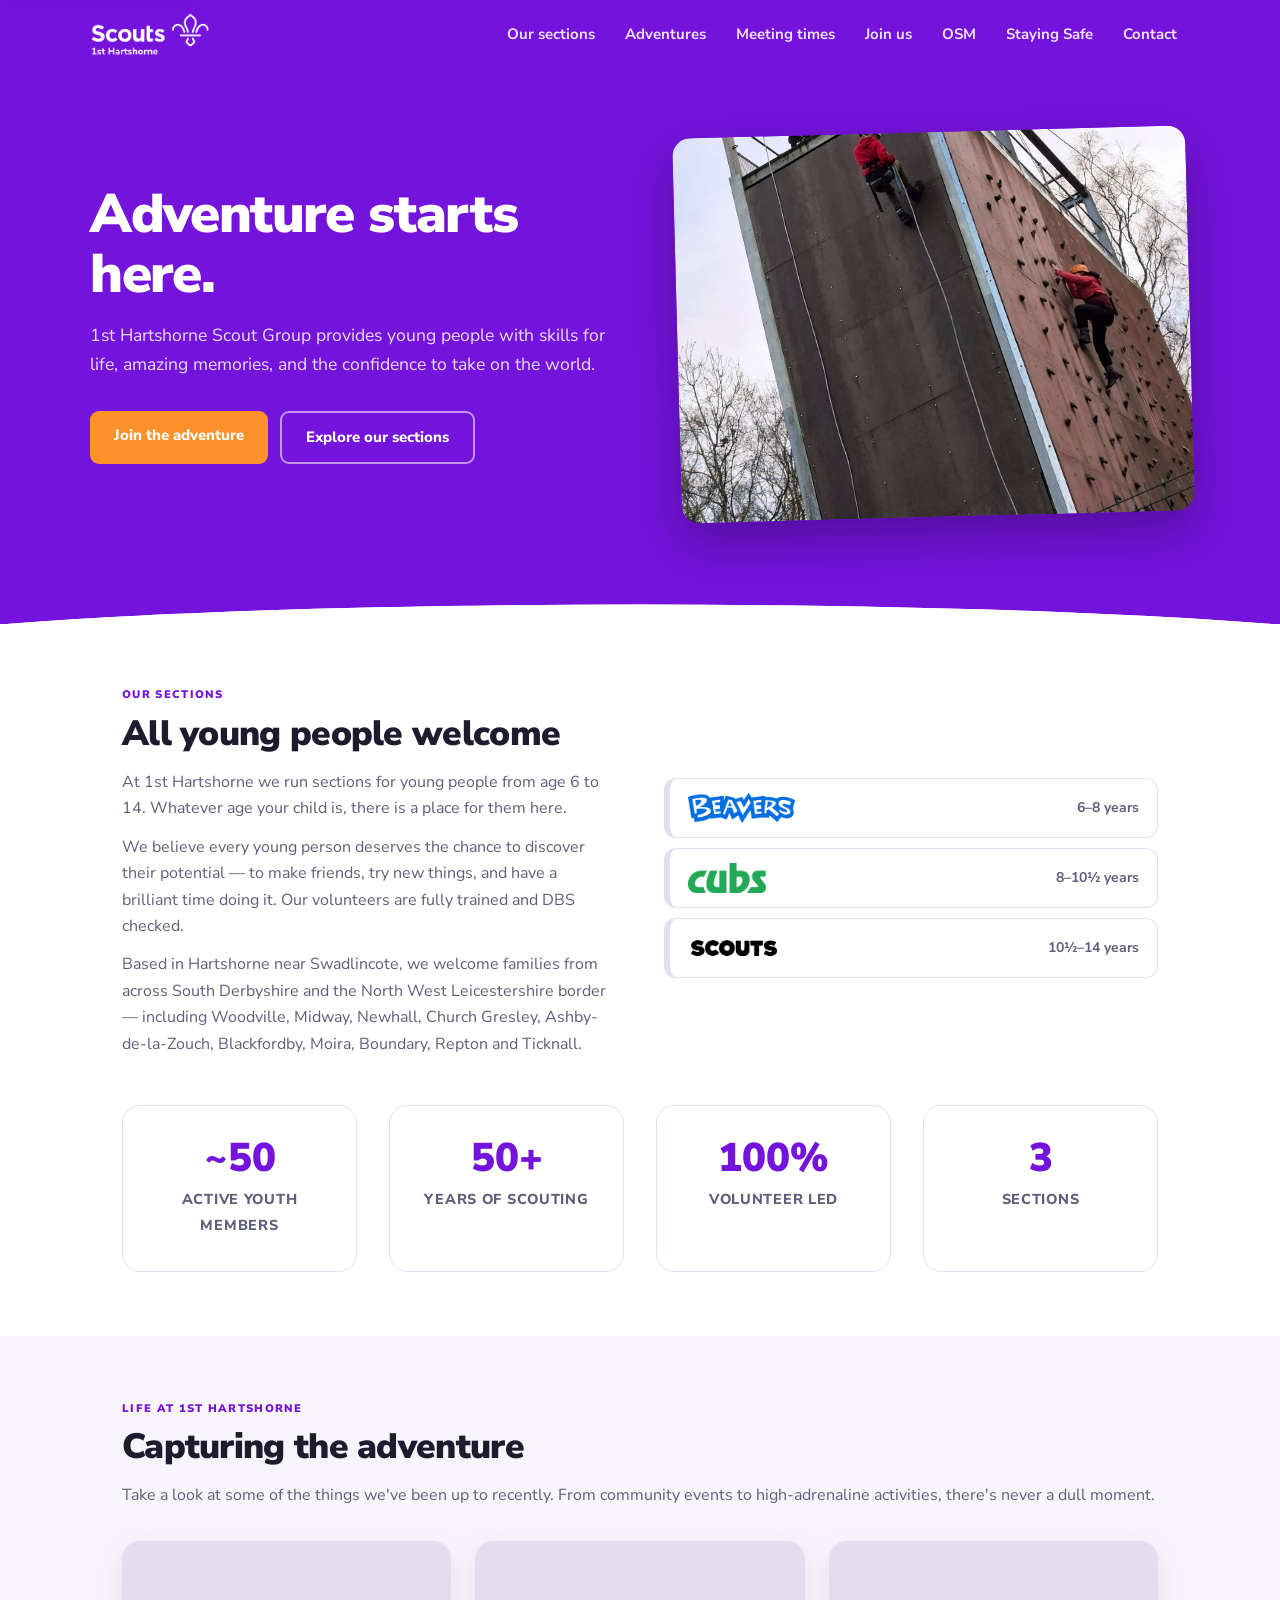
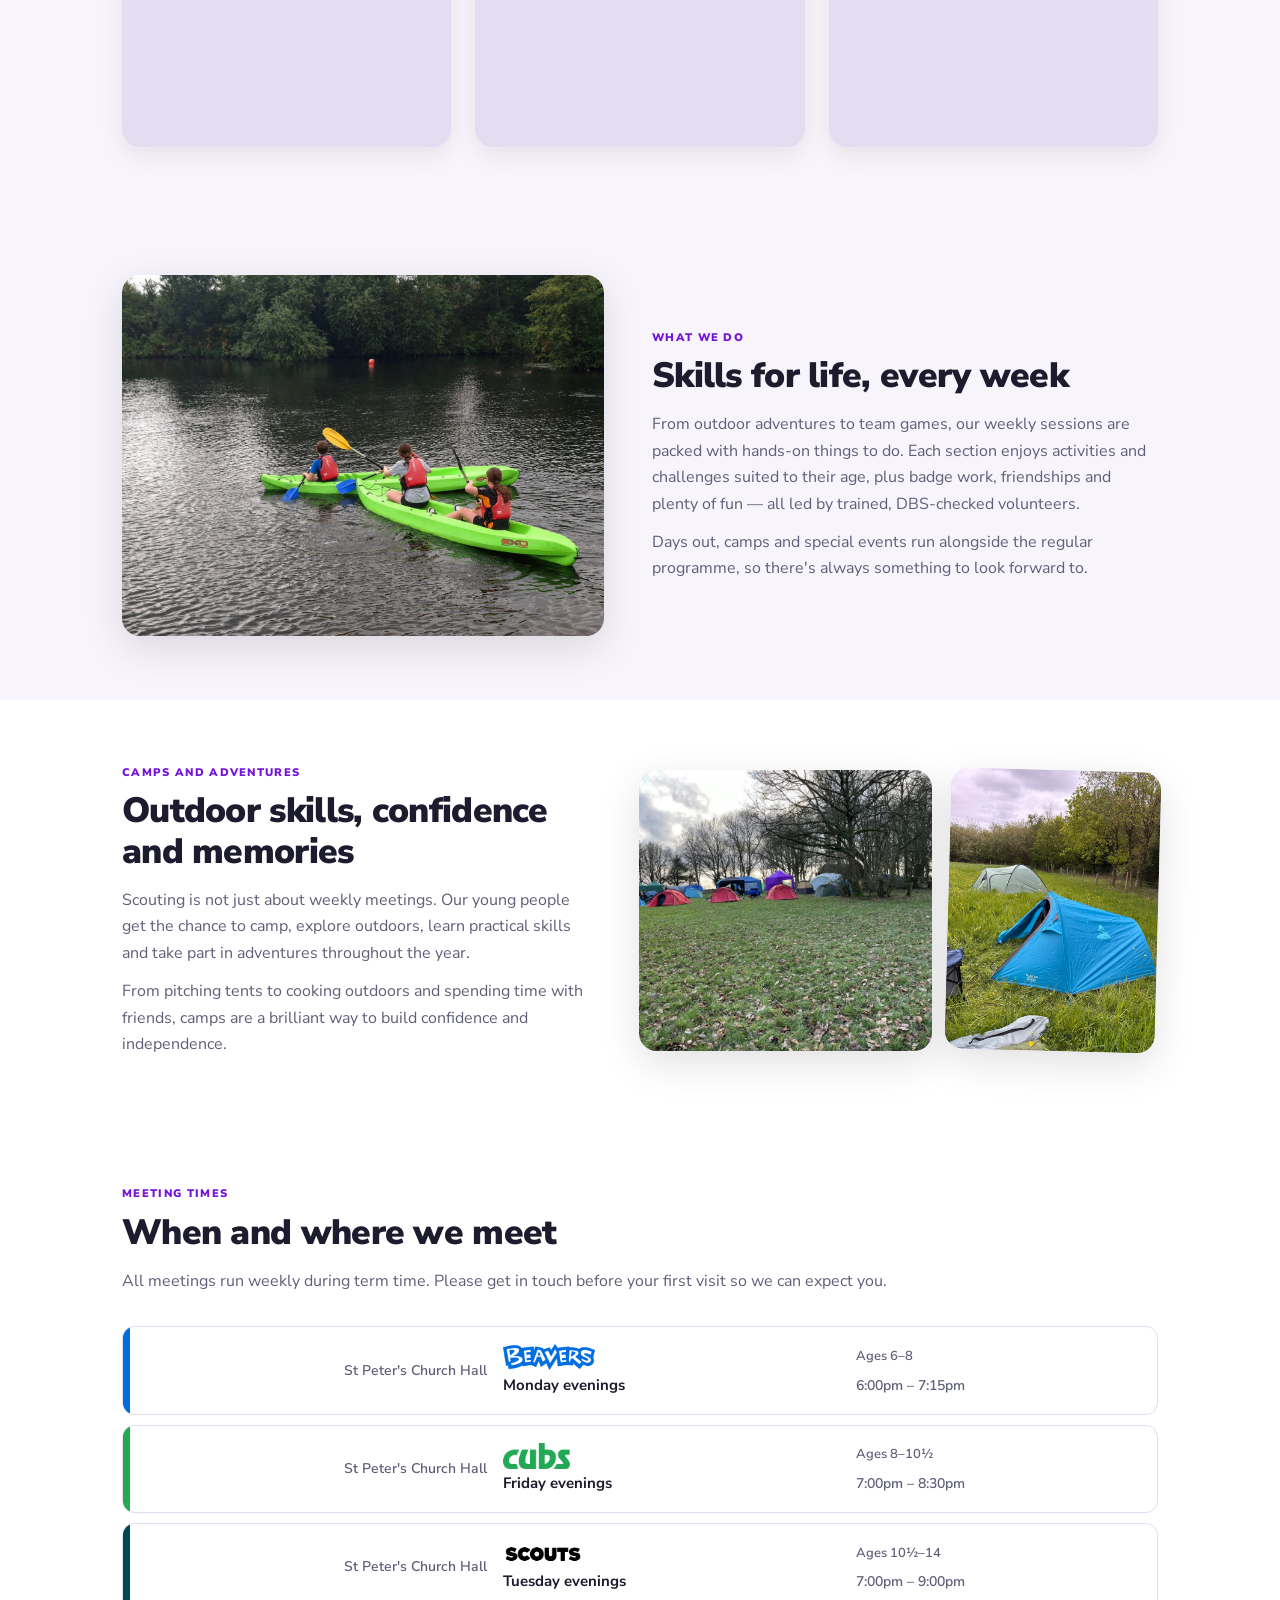
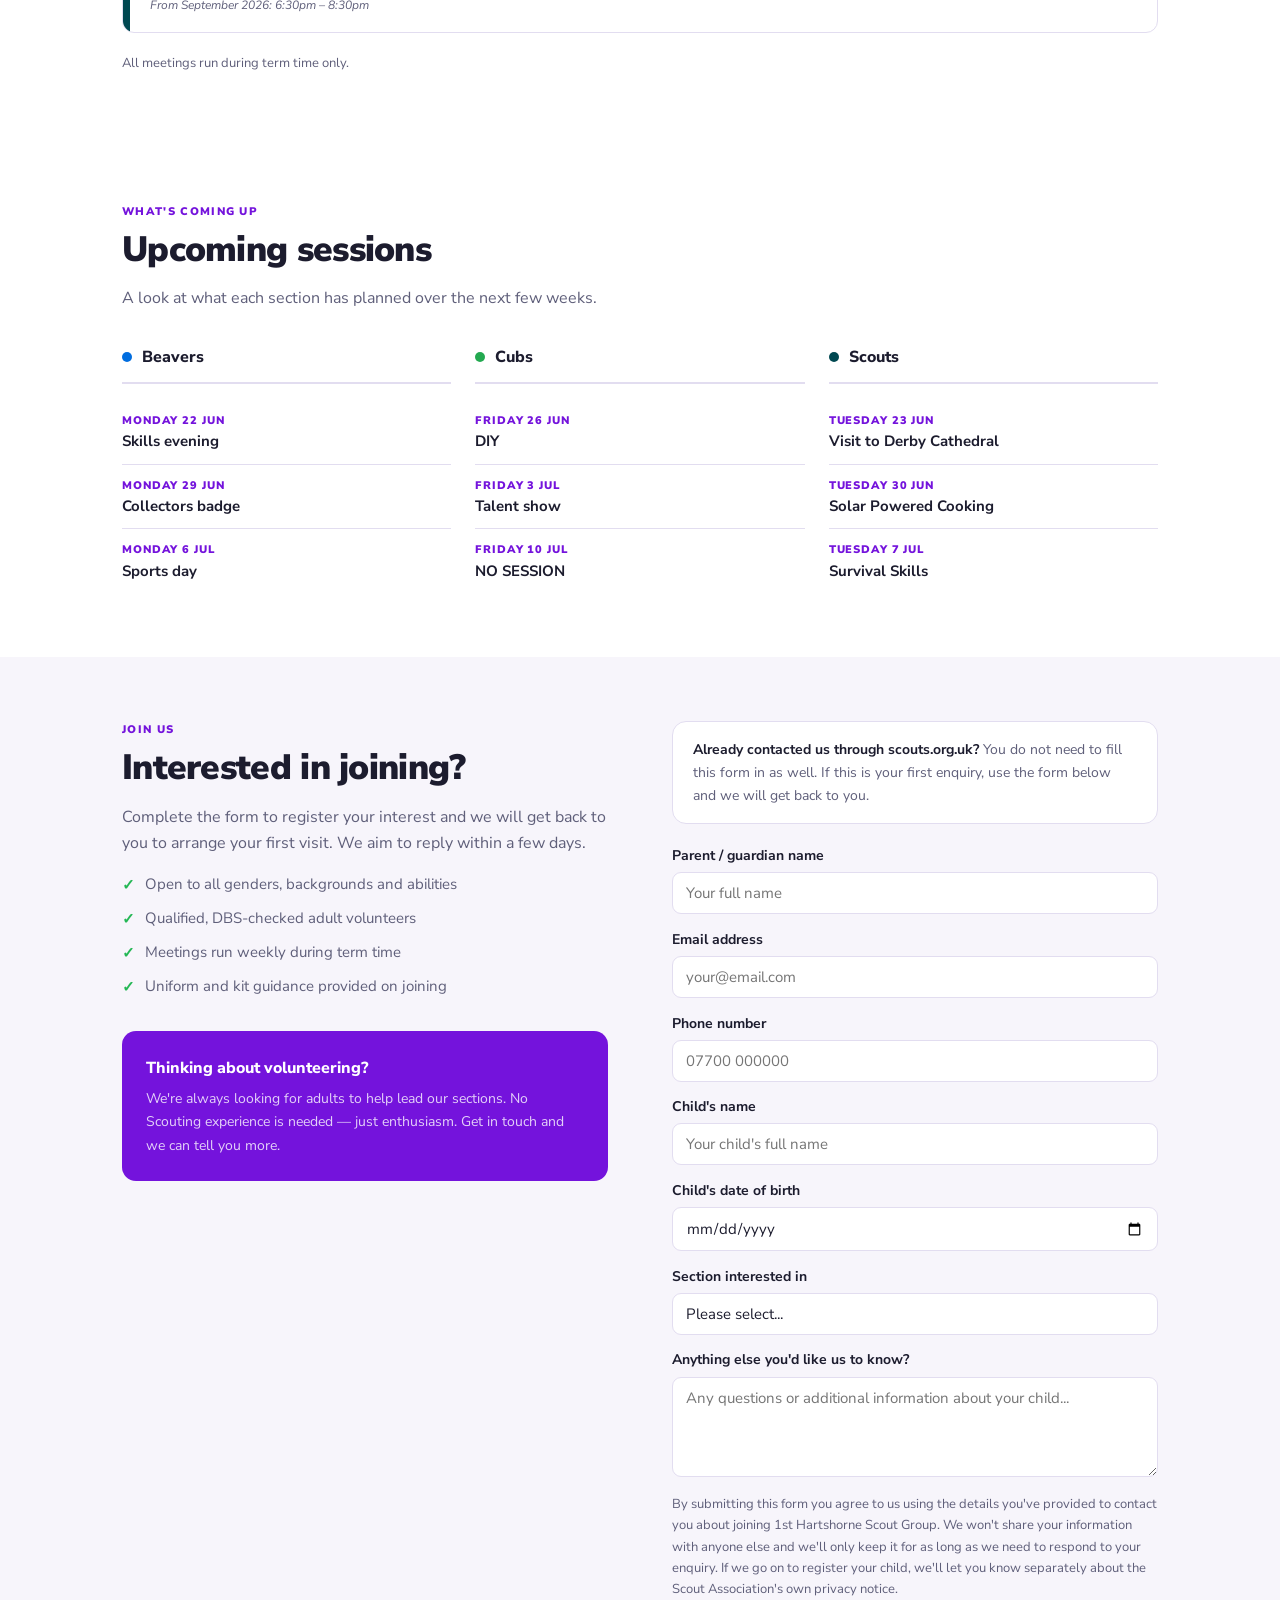
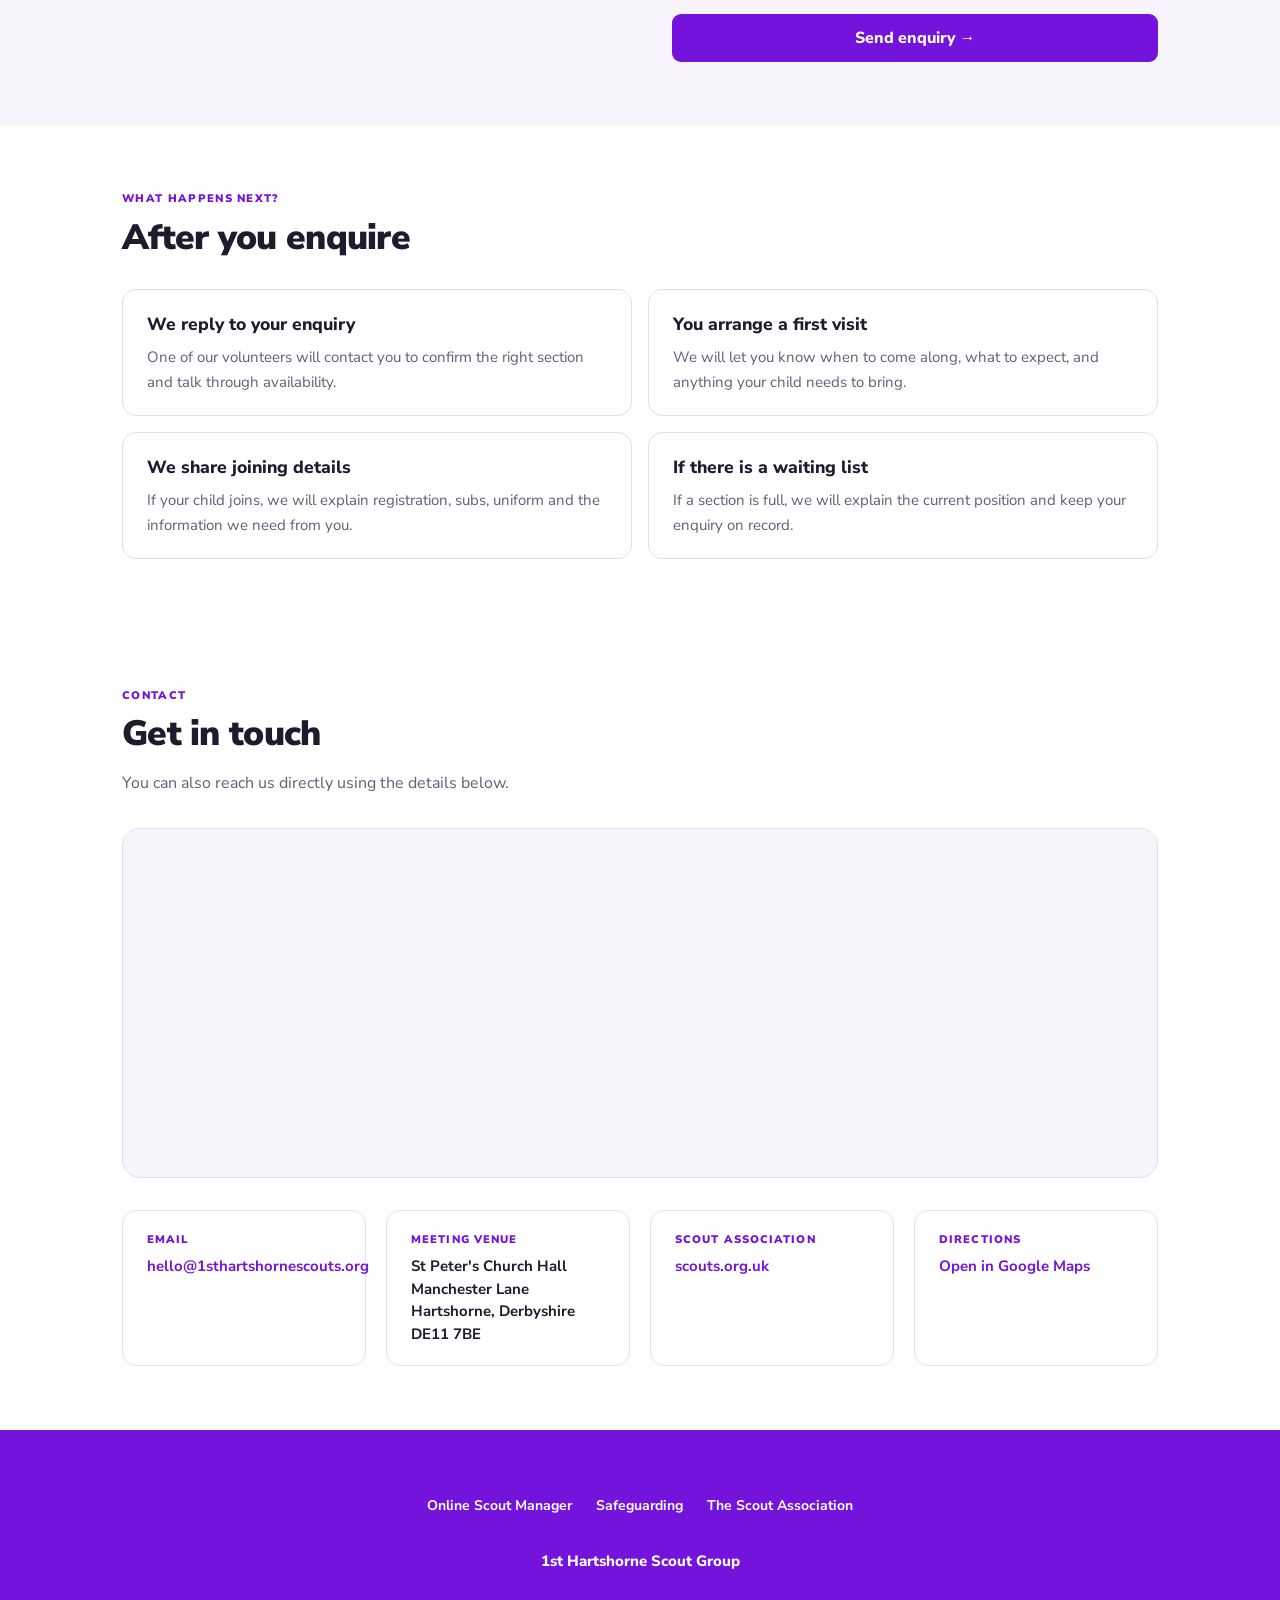
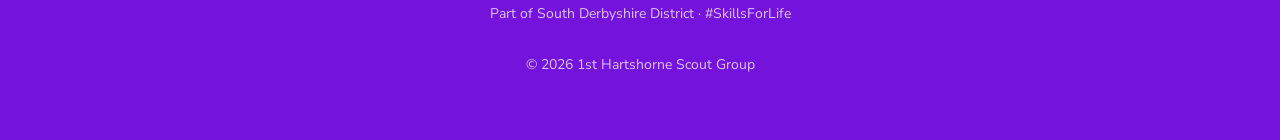
==== index.html @ d17fded3 "feat: local SEO — target Swadlincote and surrounding catchment - Title and meta/OG descriptions now " ====
<!DOCTYPE html>
<html lang="en">
<head>
<meta charset="UTF-8">
<meta name="viewport" content="width=device-width, initial-scale=1.0">
<title>1st Hartshorne Scout Group | Beavers, Cubs &amp; Scouts near Swadlincote</title>
<meta name="description" content="Beavers, Cubs and Scouts for ages 6–14 in Hartshorne, near Swadlincote in South Derbyshire. Weekly term-time meetings at St Peter's Church Hall — see meeting times and register to join.">
<meta name="theme-color" content="#7413dc">
<meta property="og:site_name" content="1st Hartshorne Scout Group">
<meta property="og:title" content="1st Hartshorne Scout Group | Beavers, Cubs &amp; Scouts near Swadlincote">
<meta property="og:description" content="Beavers, Cubs and Scouts for ages 6–14 in Hartshorne, near Swadlincote in South Derbyshire. Weekly term-time meetings at St Peter's Church Hall — see meeting times and register to join.">
<meta property="og:type" content="website">
<meta property="og:url" content="https://1sthartshornescouts.org/">
<meta property="og:image" content="https://1sthartshornescouts.org/beaver-running-jpg.jpg">
<meta property="og:image:width" content="2000">
<meta property="og:image:height" content="1333">
<meta property="og:locale" content="en_GB">
<meta name="twitter:card" content="summary_large_image">
<meta name="twitter:title" content="1st Hartshorne Scout Group">
<meta name="twitter:description" content="Beavers, Cubs and Scouts for ages 6–14 in Hartshorne, Derbyshire. Find out when we meet and how to join.">
<meta name="twitter:image" content="https://1sthartshornescouts.org/beaver-running-jpg.jpg">
<link rel="canonical" href="https://1sthartshornescouts.org/">
<link rel="icon" type="image/png" href="favicon.png">
<link rel="preload" as="image" href="cubs-abseiling.jpg" fetchpriority="high">
<link rel="preconnect" href="https://fonts.googleapis.com">
<link rel="preconnect" href="https://fonts.gstatic.com" crossorigin>
<link href="https://fonts.googleapis.com/css2?family=Nunito+Sans:opsz,wght@6..12,400;6..12,600;6..12,700;6..12,800;6..12,900&display=swap" rel="stylesheet">
<script type="application/ld+json">
{
  "@context": "https://schema.org",
  "@type": "Organization",
  "name": "1st Hartshorne Scout Group",
  "alternateName": "1st Hartshorne Scouts",
  "description": "1st Hartshorne Scout Group runs Beavers, Cubs and Scouts for young people aged 6 to 14 in Hartshorne, Derbyshire. We meet weekly during term time at St Peter's Church Hall.",
  "url": "https://1sthartshornescouts.org/",
  "email": "hello@1sthartshornescouts.org",
  "logo": "https://1sthartshornescouts.org/logo-white.png",
  "image": "https://1sthartshornescouts.org/beaver-running-jpg.jpg",
  "address": {
    "@type": "PostalAddress",
    "streetAddress": "St Peter's Church Hall, Manchester Lane",
    "addressLocality": "Hartshorne",
    "addressRegion": "Derbyshire",
    "postalCode": "DE11 7BE",
    "addressCountry": "GB"
  },
  "areaServed": [
    "Hartshorne",
    "Swadlincote",
    "Woodville",
    "Midway",
    "Newhall",
    "Church Gresley",
    "Ashby-de-la-Zouch",
    "Blackfordby",
    "Moira",
    "Boundary",
    "Repton",
    "Ticknall"
  ],
  "geo": {
    "@type": "GeoCoordinates",
    "latitude": 52.775837,
    "longitude": -1.534898
  },
  "memberOf": {
    "@type": "Organization",
    "name": "The Scout Association",
    "url": "https://www.scouts.org.uk"
  }
}
</script>
<style>
*, *::before, *::after { box-sizing: border-box; margin: 0; padding: 0; }

:root {
  --purple:      #7413dc;
  --purple-dark: #5a0fb0;
  --orange:      #ff912a;
  --green:       #25b755;
  --navy:        #003982;
  --white:       #ffffff;
  --bg:          #f7f5fb;
  --text:        #1c1c2e;
  --muted:       #5f5f7a;
  --border:      #e2ddf0;

  /* Official Scouts UK section colours */
  --beavers:     #006ddf;
  --cubs:        #23a950;
  --scouts:      #004851;
}

html { scroll-behavior: smooth; }

body {
  font-family: 'Nunito Sans', sans-serif;
  font-size: 16px;
  line-height: 1.65;
  color: var(--text);
  background: var(--white);
  -webkit-font-smoothing: antialiased;
}

.skip-link {
  position: absolute;
  top: 12px;
  left: 12px;
  z-index: 100;
  transform: translateY(-160%);
  background: var(--white);
  color: var(--purple);
  padding: 10px 14px;
  border-radius: 8px;
  font-weight: 800;
  text-decoration: none;
  box-shadow: 0 8px 24px rgba(0,0,0,0.18);
}

.skip-link:focus { transform: translateY(0); }

a:focus-visible,
button:focus-visible,
input:focus-visible,
select:focus-visible,
textarea:focus-visible {
  outline: 3px solid var(--orange);
  outline-offset: 3px;
}

/* ── HEADER ── */
header {
  background: var(--purple);
  padding: 0 2rem;
  position: sticky;
  top: 0;
  z-index: 50;
}

.header-inner {
  max-width: 1100px;
  margin: 0 auto;
  display: flex;
  align-items: center;
  justify-content: space-between;
  height: 68px;
  position: relative;
}

.logo {
  display: flex;
  align-items: center;
  gap: 12px;
  text-decoration: none;
}

.logo img {
  height: 44px;
  width: auto;
}

nav ul {
  list-style: none;
  display: flex;
  gap: 4px;
}

nav a {
  color: rgba(255,255,255,0.88);
  text-decoration: none;
  font-size: 15px;
  font-weight: 700;
  padding: 7px 13px;
  border-radius: 7px;
  transition: background 0.15s, color 0.15s;
}

nav a:hover {
  background: rgba(255,255,255,0.15);
  color: white;
}

.nav-toggle {
  display: none;
  background: transparent;
  border: none;
  cursor: pointer;
  padding: 8px;
  width: 44px;
  height: 44px;
  flex-direction: column;
  justify-content: center;
  align-items: center;
  gap: 5px;
}

.nav-toggle span {
  display: block;
  width: 22px;
  height: 2.5px;
  background: white;
  border-radius: 2px;
  transition: transform 0.2s, opacity 0.2s;
}

.nav-toggle[aria-expanded="true"] span:nth-child(1) {
  transform: translateY(7.5px) rotate(45deg);
}
.nav-toggle[aria-expanded="true"] span:nth-child(2) {
  opacity: 0;
}
.nav-toggle[aria-expanded="true"] span:nth-child(3) {
  transform: translateY(-7.5px) rotate(-45deg);
}

/* ── HERO ── */
.hero {
  background: var(--purple);
  padding: 4rem 2rem 4.5rem;
  color: white;
}

.hero-inner {
  max-width: 1100px;
  margin: 0 auto;
  display: grid;
  grid-template-columns: 1.05fr 1fr;
  gap: 3rem;
  align-items: center;
}

.hero h1 {
  font-size: clamp(2rem, 5vw, 3.4rem);
  font-weight: 900;
  letter-spacing: -0.025em;
  line-height: 1.1;
  margin-bottom: 1rem;
}

.hero p {
  font-size: 1.1rem;
  color: rgba(255,255,255,0.85);
  max-width: 540px;
  margin: 0 0 2rem;
}

.hero-btns {
  display: flex;
  gap: 12px;
  flex-wrap: wrap;
}

.hero-photo {
  border-radius: 18px;
  overflow: hidden;
  aspect-ratio: 4 / 3;
  box-shadow: 0 20px 50px rgba(0,0,0,0.28);
  transform: rotate(-1.5deg);
}

.hero-photo img {
  width: 100%;
  height: 100%;
  object-fit: cover;
  display: block;
}

.btn {
  display: inline-block;
  font-family: 'Nunito Sans', sans-serif;
  font-size: 15px;
  font-weight: 800;
  padding: 12px 24px;
  border-radius: 9px;
  text-decoration: none;
  transition: opacity 0.15s, transform 0.1s;
  border: none;
  cursor: pointer;
}

.btn:hover { opacity: 0.88; transform: translateY(-1px); }

.btn-orange  { background: var(--orange); color: white; }
.btn-outline { background: transparent; color: white; border: 2px solid rgba(255,255,255,0.55); }
.btn-outline:hover { border-color: white; }
.btn-purple  { background: var(--purple); color: white; }
.btn-full    { width: 100%; text-align: center; display: block; font-size: 16px; padding: 13px 24px; }


/* wave separator */
.wave { display: block; margin-bottom: -2px; }

/* ── LAYOUT ── */
.container {
  max-width: 1100px;
  margin: 0 auto;
  padding: 0 2rem;
}

section { padding: 4rem 0; }
section.alt { background: var(--bg); }

.section-heading {
  font-size: 11px;
  font-weight: 900;
  letter-spacing: 0.12em;
  text-transform: uppercase;
  color: var(--purple);
  margin-bottom: 0.5rem;
}

h2 {
  font-size: clamp(1.6rem, 3.5vw, 2.2rem);
  font-weight: 900;
  letter-spacing: -0.02em;
  line-height: 1.15;
  margin-bottom: 1rem;
}

h3 { font-size: 1.1rem; font-weight: 800; margin-bottom: 0.4rem; }
p { color: var(--muted); }
p + p { margin-top: 0.75rem; }

/* ── IMPACT/STATS ── */
.stats-grid {
  display: grid;
  grid-template-columns: repeat(auto-fit, minmax(200px, 1fr));
  gap: 2rem;
  margin-top: 3rem;
  text-align: center;
}

.stat-card {
  padding: 2rem;
  background: white;
  border: 1.5px solid var(--border);
  border-radius: 18px;
  transition: transform 0.2s;
}

.stat-card:hover {
  transform: translateY(-5px);
}

.stat-number {
  display: block;
  font-size: 2.5rem;
  font-weight: 900;
  color: var(--purple);
  line-height: 1;
  margin-bottom: 0.5rem;
}

.stat-label {
  font-size: 0.9rem;
  font-weight: 800;
  color: var(--muted);
  text-transform: uppercase;
  letter-spacing: 0.05em;
}

/* ── SECTIONS ── */
.sections-intro {
  display: grid;
  grid-template-columns: 1fr 1fr;
  gap: 3rem;
  align-items: center;
}

.age-list {
  list-style: none;
  display: flex;
  flex-direction: column;
  gap: 10px;
  margin-top: 0.75rem;
}

.age-list li {
  display: flex;
  align-items: center;
  gap: 16px;
  padding: 14px 18px;
  background: white;
  border: 1.5px solid var(--border);
  border-left-width: 6px;
  border-radius: 12px;
}

.age-list li .wordmark {
  height: 30px;
  width: auto;
  display: block;
}

.age-list li .ages {
  font-size: 14px;
  font-weight: 700;
  color: var(--muted);
  margin-left: auto;
}

.li-beavers { border-left-color: var(--beavers); }
.li-cubs    { border-left-color: var(--cubs); }
.li-scouts  { border-left-color: var(--scouts); }

.meeting-name .wordmark {
  height: 26px;
  width: auto;
  vertical-align: middle;
  display: inline-block;
}

/* ── WHAT WE DO ── */
.what-we-do {
  display: grid;
  grid-template-columns: 1fr 1.05fr;
  gap: 3rem;
  align-items: center;
}

.what-we-do-photo {
  border-radius: 18px;
  overflow: hidden;
  aspect-ratio: 4 / 3;
  box-shadow: 0 12px 40px rgba(0,0,0,0.12);
}

.what-we-do-photo img {
  width: 100%;
  height: 100%;
  object-fit: cover;
  display: block;
}

/* ── GALLERY ── */
.gallery-grid {
  display: grid;
  grid-template-columns: repeat(auto-fill, minmax(300px, 1fr));
  gap: 1.5rem;
  margin-top: 2rem;
}

.gallery-item {
  border-radius: 18px;
  overflow: hidden;
  aspect-ratio: 16 / 10;
  background: var(--border);
  position: relative;
  box-shadow: 0 8px 24px rgba(0,0,0,0.08);
}

.gallery-placeholder {
  position: absolute;
  top: 0;
  left: 0;
  width: 100%;
  height: 100%;
  display: flex;
  flex-direction: column;
  align-items: center;
  justify-content: center;
  color: var(--muted);
  padding: 2rem;
  text-align: center;
}

.gallery-placeholder i {
  font-size: 2rem;
  margin-bottom: 1rem;
  opacity: 0.5;
}

.gallery-placeholder span {
  font-weight: 700;
  font-size: 0.9rem;
}

.gallery-item img {
  position: absolute;
  top: 0;
  left: 0;
  width: 100%;
  height: 100%;
  object-fit: cover;
  display: block;
  opacity: 0;
  transition: opacity 1s ease-in-out;
}
.gallery-item img.active {
  opacity: 1;
}

/* ── ADVENTURES ── */
.adventures-grid {
  display: grid;
  grid-template-columns: 0.95fr 1.05fr;
  gap: 3rem;
  align-items: center;
}

.adventure-photos {
  display: grid;
  grid-template-columns: 1fr 0.72fr;
  gap: 1rem;
  align-items: stretch;
}

.adventure-photo {
  border-radius: 18px;
  overflow: hidden;
  background: var(--border);
  box-shadow: 0 12px 40px rgba(0,0,0,0.12);
  position: relative;
}

.adventure-photo::before {
  content: '';
  display: block;
  padding-top: 75%; /* 4:3 default */
}

.adventure-photo-side::before { padding-top: 133.33%; /* 3:4 portrait */ }

.adventure-photo img {
  position: absolute;
  top: 0;
  left: 0;
  width: 100%;
  height: 100%;
  display: block;
  object-fit: cover;
}

.adventure-photo-side { transform: rotate(1.5deg); }

/* ── MEETINGS ── */
.meetings-list {
  display: flex;
  flex-direction: column;
  gap: 10px;
  margin-top: 2rem;
}

.meeting-row {
  display: flex;
  align-items: stretch;
  background: white;
  border: 1.5px solid var(--border);
  border-radius: 12px;
  overflow: hidden;
}

.meeting-colour {
  width: 7px;
  flex-shrink: 0;
}

.mc-beavers { background: var(--beavers); }
.mc-cubs    { background: var(--cubs); }
.mc-scouts  { background: var(--scouts); }

.meeting-body {
  padding: 1rem 1.25rem;
  flex: 1;
  display: grid;
  grid-template-columns: 1.2fr 1.2fr 1fr;
  gap: 0.15rem 1rem;
  align-items: center;
}

.meeting-name {
  font-size: 16px;
  font-weight: 800;
  color: var(--text);
}

.meeting-ages {
  font-size: 13px;
  color: var(--muted);
  font-weight: 600;
}

.meeting-day {
  font-size: 15px;
  font-weight: 700;
  color: var(--text);
}

.meeting-time {
  font-size: 14px;
  color: var(--muted);
  font-weight: 600;
}

.meeting-place {
  font-size: 14px;
  color: var(--muted);
  font-weight: 600;
  text-align: right;
  grid-row: 1 / 3;
  align-self: center;
}

.meeting-note {
  font-size: 12px;
  color: var(--muted);
  font-style: italic;
  grid-column: 1 / 2;
}

/* ── PROGRAMME ── */
.programme-grid {
  display: grid;
  grid-template-columns: repeat(3, 1fr);
  gap: 1.5rem;
  margin-top: 2rem;
}

.programme-col-header {
  display: flex;
  align-items: center;
  gap: 10px;
  margin-bottom: 1rem;
  padding-bottom: 0.75rem;
  border-bottom: 2px solid var(--border);
}

.programme-col-dot {
  width: 10px;
  height: 10px;
  border-radius: 50%;
  flex-shrink: 0;
}

.programme-col-label {
  font-size: 1rem;
  font-weight: 800;
  color: var(--text);
}

.programme-item {
  padding: 0.75rem 0;
  border-bottom: 1px solid var(--border);
}

.programme-item:last-child { border-bottom: none; }

.programme-date {
  font-size: 11px;
  font-weight: 900;
  text-transform: uppercase;
  letter-spacing: 0.08em;
  color: var(--purple);
  margin-bottom: 2px;
}

.programme-title {
  font-size: 15px;
  font-weight: 700;
  color: var(--text);
  line-height: 1.3;
}

.programme-notes {
  font-size: 13px;
  color: var(--muted);
  margin-top: 3px;
  line-height: 1.4;
}

.programme-empty {
  color: var(--muted);
  font-size: 14px;
  font-style: italic;
  padding: 0.5rem 0;
}

/* ── JOIN ── */
.join-grid {
  display: grid;
  grid-template-columns: 1fr 1fr;
  gap: 4rem;
  align-items: start;
}

.join-info ul {
  list-style: none;
  margin-top: 1rem;
  display: flex;
  flex-direction: column;
  gap: 0.5rem;
}

.join-info ul li {
  display: flex;
  gap: 10px;
  font-size: 15px;
  color: var(--muted);
  align-items: flex-start;
}

.join-info ul li::before {
  content: '✓';
  color: var(--green);
  font-weight: 900;
  flex-shrink: 0;
  margin-top: 1px;
}

.volunteer-box {
  margin-top: 2rem;
  background: var(--purple);
  border-radius: 14px;
  padding: 1.5rem;
}

.volunteer-box h3 { color: white; font-size: 1rem; margin-bottom: 0.35rem; }
.volunteer-box p  { color: rgba(255,255,255,0.8); font-size: 14px; }

form { display: flex; flex-direction: column; gap: 0.85rem; }

label {
  display: block;
  font-size: 14px;
  font-weight: 700;
  color: var(--text);
  margin-bottom: 5px;
}

input, select, textarea {
  width: 100%;
  padding: 10px 13px;
  font-family: 'Nunito Sans', sans-serif;
  font-size: 15px;
  color: var(--text);
  background: white;
  border: 1.5px solid var(--border);
  border-radius: 9px;
  outline: none;
  transition: border-color 0.15s;
  -webkit-appearance: none;
  appearance: none;
}

input:focus, select:focus, textarea:focus { border-color: var(--purple); }
textarea { resize: vertical; min-height: 100px; }

.form-note {
  font-size: 13px;
  color: var(--muted);
  margin-top: -0.3rem;
}

.form-guidance {
  background: white;
  border: 1.5px solid var(--border);
  border-radius: 14px;
  padding: 1rem 1.25rem;
  margin-bottom: 1.25rem;
}

.form-guidance strong {
  color: var(--text);
}

.form-guidance p {
  font-size: 14px;
}

.form-guidance a { color: var(--purple); font-weight: 800; }

/* ── CONTACT ── */
.map-container {
  margin-top: 2rem;
  border-radius: 18px;
  overflow: hidden;
  border: 1.5px solid var(--border);
  height: 350px;
  background: var(--bg);
}

.map-container iframe {
  width: 100%;
  height: 100%;
  border: none;
}

.contact-tiles {
  display: grid;
  grid-template-columns: repeat(auto-fit, minmax(200px, 1fr));
  gap: 1.25rem;
  margin-top: 2rem;
}

.contact-tile {
  background: white;
  border: 1.5px solid var(--border);
  border-radius: 14px;
  padding: 1.25rem 1.5rem;
}

.contact-tile-label {
  font-size: 11px;
  font-weight: 900;
  letter-spacing: 0.1em;
  text-transform: uppercase;
  color: var(--purple);
  margin-bottom: 6px;
}

.contact-tile-value {
  font-size: 15px;
  font-weight: 700;
  color: var(--text);
  line-height: 1.5;
}

.contact-tile-value a { color: var(--purple); text-decoration: none; }
.contact-tile-value a:hover { text-decoration: underline; }

/* ── FAQ ── */
.faq-list {
  display: grid;
  grid-template-columns: repeat(2, minmax(0, 1fr));
  gap: 1rem;
  margin-top: 2rem;
}

.faq-item {
  background: white;
  border: 1.5px solid var(--border);
  border-radius: 14px;
  padding: 1.25rem 1.5rem;
}

.faq-item p { font-size: 15px; }

.inline-note {
  margin-top: 1.25rem;
  font-size: 13px;
  color: var(--muted);
}

.footer-note { color: rgba(255,255,255,0.75); }

/* ── FOOTER ── */
footer {
  background: var(--purple);
  color: rgba(255,255,255,0.75);
  padding: 4rem 2rem;
  text-align: center;
  font-size: 14px;
}

.footer-inner {
  max-width: 1100px;
  margin: 0 auto;
  display: flex;
  flex-direction: column;
  align-items: center;
  gap: 1rem;
}

.footer-links {
  display: flex;
  gap: 1.5rem;
  margin-bottom: 1rem;
  flex-wrap: wrap;
  justify-content: center;
}

.footer-links a {
  color: white;
  text-decoration: none;
  font-weight: 700;
}

.footer-links a:hover {
  text-decoration: underline;
}

.footer-name { font-size: 15px; font-weight: 800; color: white; }
footer a { color: rgba(255,255,255,0.75); }

/* ── FORM STATES ── */
.form-success {
  background: #edfaf2;
  border: 1.5px solid var(--green);
  border-radius: 12px;
  padding: 1.5rem 1.75rem;
  text-align: center;
}

.form-success p {
  color: #1a6636;
  font-weight: 700;
  font-size: 16px;
}

.form-error {
  font-size: 14px;
  color: #c0392b;
  font-weight: 600;
  margin-top: 0.5rem;
}

/* ── HONEYPOT ── */
.hp-field {
  position: absolute;
  left: -9999px;
  width: 1px;
  height: 1px;
  overflow: hidden;
}

/* ── RESPONSIVE ── */
@media (max-width: 700px) {
  .sections-intro,
  .what-we-do,
  .adventures-grid,
  .join-grid,
  .faq-list,
  .programme-grid { grid-template-columns: 1fr; gap: 2rem; }

  .adventure-photos { grid-template-columns: 1fr; }

  .adventure-photo-side::before { padding-top: 75%; /* switch to 4:3 on mobile */ }
  .adventure-photo-side { transform: none; }

  .meeting-body { grid-template-columns: 1fr 1fr; }

  .meeting-place {
    grid-column: 1 / 3;
    grid-row: 3;
    text-align: left;
    font-size: 13px;
  }

  .nav-toggle { display: flex; }

  .hero-inner {
    grid-template-columns: 1fr;
    gap: 2.25rem;
    text-align: center;
  }
  .hero p { margin-left: auto; margin-right: auto; }
  .hero-btns { justify-content: center; }
  .hero-photo {
    order: -1;
    max-width: 360px;
    margin: 0 auto;
    aspect-ratio: 4 / 3;
  }

  nav {
    position: absolute;
    top: 100%;
    left: -2rem;
    right: -2rem;
    background: var(--purple);
    border-top: 1px solid rgba(255,255,255,0.15);
    max-height: 0;
    overflow: hidden;
    transition: max-height 0.25s ease;
  }

  nav[data-open="true"] {
    max-height: 320px;
  }

  nav ul {
    flex-direction: column;
    padding: 0.5rem 1.25rem 1.25rem;
    gap: 2px;
  }

  nav a {
    display: block;
    padding: 12px 14px;
    font-size: 16px;
  }

}
</style>
</head>
<body>
<a href="#main" class="skip-link">Skip to main content</a>

<!-- HEADER -->
<header>
  <div class="header-inner">
    <a href="#" class="logo">
      <img src="logo-white.png" alt="1st Hartshorne Scout Group" width="2225" height="819">
    </a>
    <button class="nav-toggle" aria-label="Toggle menu" aria-expanded="false" aria-controls="primary-nav">
      <span></span><span></span><span></span>
    </button>
    <nav id="primary-nav" data-open="false">
      <ul>
        <li><a href="#sections">Our sections</a></li>
        <li><a href="#adventures">Adventures</a></li>
        <li><a href="#meetings">Meeting times</a></li>
        <li><a href="#join">Join us</a></li>
        <li><a href="https://www.onlinescoutmanager.co.uk/login.php" target="_blank" rel="noopener">OSM</a></li>
        <li><a href="https://www.scouts.org.uk/volunteers/staying-safe-and-safeguarding/" target="_blank" rel="noopener">Staying Safe</a></li>
        <li><a href="#contact">Contact</a></li>
      </ul>
    </nav>
  </div>
</header>

<main id="main">

<!-- HERO -->
<div class="hero">
  <div class="hero-inner">
    <div class="hero-text">
      <h1>Adventure starts here.</h1>
      <p>1st Hartshorne Scout Group provides young people with skills for life, amazing memories, and the confidence to take on the world.</p>
      <div class="hero-btns">
        <a href="#join" class="btn btn-orange">Join the adventure</a>
        <a href="#sections" class="btn btn-outline">Explore our sections</a>
      </div>
    </div>
    <div class="hero-photo">
      <img src="cubs-abseiling.jpg" alt="Cubs abseiling down a tall climbing wall at an outdoor activity centre" width="1500" height="2000" fetchpriority="high">
    </div>
  </div>
</div>
<svg class="wave" viewBox="0 0 1440 40" preserveAspectRatio="none" xmlns="http://www.w3.org/2000/svg">
  <path d="M0,0 L1440,0 L1440,40 C1080,10 360,10 0,40 Z" fill="#7413dc"/>
  <path d="M0,40 C360,10 1080,10 1440,40 L1440,41 L0,41 Z" fill="white"/>
</svg>

<!-- SECTIONS -->
<section id="sections">
  <div class="container">
    <div class="sections-intro">
      <div>
        <p class="section-heading">Our sections</p>
        <h2>All young people welcome</h2>
        <p>At 1st Hartshorne we run sections for young people from age 6 to 14. Whatever age your child is, there is a place for them here.</p>
        <p>We believe every young person deserves the chance to discover their potential — to make friends, try new things, and have a brilliant time doing it. Our volunteers are fully trained and DBS checked.</p>
        <p>Based in Hartshorne near Swadlincote, we welcome families from across South Derbyshire and the North West Leicestershire border — including Woodville, Midway, Newhall, Church Gresley, Ashby-de-la-Zouch, Blackfordby, Moira, Boundary, Repton and Ticknall.</p>
      </div>
      <ul class="age-list">
        <li class="li-beavers">
          <img src="beavers-logo-blue-png.png" alt="Beavers" class="wordmark" width="1091" height="307">
          <span class="ages">6–8 years</span>
        </li>
        <li class="li-cubs">
          <img src="cubs-logo-green-png.png" alt="Cubs" class="wordmark" width="732" height="283">
          <span class="ages">8–10½ years</span>
        </li>
        <li class="li-scouts">
          <img src="scouts-logo-cropped.png" alt="Scouts" class="wordmark" width="460" height="150">
          <span class="ages">10½–14 years</span>
        </li>
      </ul>
    </div>

    <div class="stats-grid">
      <div class="stat-card">
        <span class="stat-number">~50</span>
        <span class="stat-label">Active Youth Members</span>
      </div>
      <div class="stat-card">
        <span class="stat-number">50+</span>
        <span class="stat-label">Years of Scouting</span>
      </div>
      <div class="stat-card">
        <span class="stat-number">100%</span>
        <span class="stat-label">Volunteer Led</span>
      </div>
      <div class="stat-card">
        <span class="stat-number">3</span>
        <span class="stat-label">Sections</span>
      </div>
    </div>
  </div>
</section>

<!-- GALLERY PLACEHOLDER -->
<section class="alt" id="gallery">
  <div class="container">
    <p class="section-heading">Life at 1st Hartshorne</p>
    <h2>Capturing the adventure</h2>
    <p>Take a look at some of the things we've been up to recently. From community events to high-adrenaline activities, there's never a dull moment.</p>

    <div class="gallery-grid">
      <div class="gallery-item" data-section="beavers"></div>
      <div class="gallery-item" data-section="cubs"></div>
      <div class="gallery-item" data-section="scouts"></div>
    </div>
  </div>
</section>

<!-- WHAT WE DO -->
<section class="alt" id="what-we-do">
  <div class="container">
    <div class="what-we-do">
      <div class="what-we-do-photo">
        <img src="cubs-water.jpg" alt="Cubs taking part in a watersports activity" width="1448" height="1086" loading="lazy">
      </div>
      <div>
        <p class="section-heading">What we do</p>
        <h2>Skills for life, every week</h2>
        <p>From outdoor adventures to team games, our weekly sessions are packed with hands-on things to do. Each section enjoys activities and challenges suited to their age, plus badge work, friendships and plenty of fun — all led by trained, DBS-checked volunteers.</p>
        <p>Days out, camps and special events run alongside the regular programme, so there's always something to look forward to.</p>
      </div>
    </div>
  </div>
</section>

<!-- ADVENTURES -->
<section id="adventures">
  <div class="container">
    <div class="adventures-grid">
      <div>
        <p class="section-heading">Camps and adventures</p>
        <h2>Outdoor skills, confidence and memories</h2>
        <p>Scouting is not just about weekly meetings. Our young people get the chance to camp, explore outdoors, learn practical skills and take part in adventures throughout the year.</p>
        <p>From pitching tents to cooking outdoors and spending time with friends, camps are a brilliant way to build confidence and independence.</p>
      </div>
      <div class="adventure-photos">
        <div class="adventure-photo adventure-photo-main">
          <img src="camp-wide-earlier-year.jpg" alt="Scout camp tents pitched in a field beside woodland" width="2000" height="1500" loading="lazy">
        </div>
        <div class="adventure-photo adventure-photo-side">
          <img src="camp-tents-weekend.jpg" alt="A blue tent pitched in long grass during a Scout camp" width="1536" height="2048" loading="lazy">
        </div>
      </div>
    </div>
  </div>
</section>

<!-- MEETINGS -->
<section id="meetings">
  <div class="container">
    <p class="section-heading">Meeting times</p>
    <h2>When and where we meet</h2>
    <p>All meetings run weekly during term time. Please get in touch before your first visit so we can expect you.</p>

    <div class="meetings-list">
      <div class="meeting-row">
        <div class="meeting-colour mc-beavers"></div>
        <div class="meeting-body">
          <span class="meeting-name"><img src="beavers-logo-blue-png.png" alt="Beavers" class="wordmark" width="1091" height="307"></span>
          <span class="meeting-ages">Ages 6–8</span>
          <span class="meeting-day">Monday evenings</span>
          <span class="meeting-time">6:00pm – 7:15pm</span>
          <span class="meeting-place">St Peter's Church Hall</span>
        </div>
      </div>
      <div class="meeting-row">
        <div class="meeting-colour mc-cubs"></div>
        <div class="meeting-body">
          <span class="meeting-name"><img src="cubs-logo-green-png.png" alt="Cubs" class="wordmark" width="732" height="283"></span>
          <span class="meeting-ages">Ages 8–10½</span>
          <span class="meeting-day">Friday evenings</span>
          <span class="meeting-time">7:00pm – 8:30pm</span>
          <span class="meeting-place">St Peter's Church Hall</span>
        </div>
      </div>
      <div class="meeting-row">
        <div class="meeting-colour mc-scouts"></div>
        <div class="meeting-body">
          <span class="meeting-name"><img src="scouts-logo-cropped.png" alt="Scouts" class="wordmark" width="460" height="150"></span>
          <span class="meeting-ages">Ages 10½–14</span>
          <span class="meeting-day">Tuesday evenings</span>
          <span class="meeting-time">7:00pm – 9:00pm</span>
          <span class="meeting-note">From September 2026: 6:30pm – 8:30pm</span>
          <span class="meeting-place">St Peter's Church Hall</span>
        </div>
      </div>
    </div>

    <p class="inline-note">All meetings run during term time only.</p>
  </div>
</section>

<!-- PROGRAMME -->
<section id="programme">
  <div class="container">
    <p class="section-heading">What's coming up</p>
    <h2>Upcoming sessions</h2>
    <p>A look at what each section has planned over the next few weeks.</p>
    <div id="programme-grid" class="programme-grid">
      <p style="color:var(--muted);font-style:italic">Loading programme&hellip;</p>
    </div>
  </div>
</section>

<!-- JOIN -->
<section class="alt" id="join">
  <div class="container">
    <div class="join-grid">
      <div class="join-info">
        <p class="section-heading">Join us</p>
        <h2>Interested in joining?</h2>
        <p>Complete the form to register your interest and we will get back to you to arrange your first visit. We aim to reply within a few days.</p>
        <ul>
          <li>Open to all genders, backgrounds and abilities</li>
          <li>Qualified, DBS-checked adult volunteers</li>
          <li>Meetings run weekly during term time</li>
          <li>Uniform and kit guidance provided on joining</li>
        </ul>
        <div class="volunteer-box">
          <h3>Thinking about volunteering?</h3>
          <p>We're always looking for adults to help lead our sections. No Scouting experience is needed — just enthusiasm. Get in touch and we can tell you more.</p>
        </div>
      </div>

      <div>
        <div class="form-guidance">
          <p><strong>Already contacted us through scouts.org.uk?</strong> You do not need to fill this form in as well. If this is your first enquiry, use the form below and we will get back to you.</p>
        </div>
        <form action="https://formspree.io/f/mvzlllzg" method="POST">
        <div class="hp-field" aria-hidden="true">
          <label for="website">Leave this field empty</label>
          <input type="text" id="website" name="_gotcha" tabindex="-1" autocomplete="off">
        </div>
        <div>
          <label for="name">Parent / guardian name</label>
          <input type="text" id="name" name="name" placeholder="Your full name" required>
        </div>
        <div>
          <label for="email">Email address</label>
          <input type="email" id="email" name="email" placeholder="your@email.com" required>
        </div>
        <div>
          <label for="phone">Phone number</label>
          <input type="tel" id="phone" name="phone" placeholder="07700 000000">
        </div>
        <div>
          <label for="child-name">Child's name</label>
          <input type="text" id="child-name" name="child_name" placeholder="Your child's full name" required>
        </div>
        <div>
          <label for="child-dob">Child's date of birth</label>
          <input type="date" id="child-dob" name="child_dob">
        </div>
        <div>
          <label for="section">Section interested in</label>
          <select id="section" name="section" required>
            <option value="">Please select...</option>
            <option value="beavers">Beavers (age 6–8)</option>
            <option value="cubs">Cubs (age 8–10½)</option>
            <option value="scouts">Scouts (age 10½–14)</option>
            <option value="unsure">Not sure — please advise</option>
            <option value="volunteer">I'm interested in volunteering</option>
          </select>
        </div>
        <div>
          <label for="message">Anything else you'd like us to know?</label>
          <textarea id="message" name="message" placeholder="Any questions or additional information about your child..."></textarea>
        </div>
        <p class="form-note">By submitting this form you agree to us using the details you've provided to contact you about joining 1st Hartshorne Scout Group. We won't share your information with anyone else and we'll only keep it for as long as we need to respond to your enquiry. If we go on to register your child, we'll let you know separately about the Scout Association's own privacy notice.</p>
        <button type="submit" class="btn btn-purple btn-full">Send enquiry &rarr;</button>
      </form>
      </div>
    </div>
  </div>
</section>

<!-- NEXT STEPS -->
<section id="next-steps">
  <div class="container">
    <p class="section-heading">What happens next?</p>
    <h2>After you enquire</h2>
    <div class="faq-list">
      <div class="faq-item">
        <h3>We reply to your enquiry</h3>
        <p>One of our volunteers will contact you to confirm the right section and talk through availability.</p>
      </div>
      <div class="faq-item">
        <h3>You arrange a first visit</h3>
        <p>We will let you know when to come along, what to expect, and anything your child needs to bring.</p>
      </div>
      <div class="faq-item">
        <h3>We share joining details</h3>
        <p>If your child joins, we will explain registration, subs, uniform and the information we need from you.</p>
      </div>
      <div class="faq-item">
        <h3>If there is a waiting list</h3>
        <p>If a section is full, we will explain the current position and keep your enquiry on record.</p>
      </div>
    </div>
  </div>
</section>

<!-- CONTACT -->
<section id="contact">
  <div class="container">
    <p class="section-heading">Contact</p>
    <h2>Get in touch</h2>
    <p>You can also reach us directly using the details below.</p>

    <div class="map-container">
      <iframe src="https://www.google.com/maps/embed?pb=!1m18!1m12!1m3!1d2413.565985011684!2d-1.5348981232840583!3d52.77583681604725!2m3!1f0!2f0!3f0!3m2!1i1024!2i768!4f13.1!3m3!1m2!1s0x487a027964402651%3A0x600100693a105f2b!2sSt%20Peter&#39;s%20Church%20Hall!5e0!3m2!1sen!2suk!4v1709123456789!5m2!1sen!2suk" allowfullscreen="" loading="lazy" referrerpolicy="no-referrer-when-downgrade"></iframe>
    </div>

    <div class="contact-tiles">
      <div class="contact-tile">
        <div class="contact-tile-label">Email</div>
        <div class="contact-tile-value">
          <a href="mailto:hello@1sthartshornescouts.org">hello@1sthartshornescouts.org</a>
        </div>
      </div>
      <div class="contact-tile">
        <div class="contact-tile-label">Meeting venue</div>
        <div class="contact-tile-value">St Peter's Church Hall<br>Manchester Lane<br>Hartshorne, Derbyshire<br>DE11 7BE</div>
      </div>
      <div class="contact-tile">
        <div class="contact-tile-label">Scout Association</div>
        <div class="contact-tile-value">
          <a href="https://www.scouts.org.uk" target="_blank" rel="noopener">scouts.org.uk</a>
        </div>
      </div>
      <div class="contact-tile">
        <div class="contact-tile-label">Directions</div>
        <div class="contact-tile-value">
          <a href="https://www.google.com/maps/search/?api=1&query=St%20Peter%27s%20Church%20Hall%2C%20Manchester%20Lane%2C%20Hartshorne%2C%20Derbyshire%2C%20DE11%207BE" target="_blank" rel="noopener">Open in Google Maps</a>
        </div>
      </div>
    </div>
  </div>
</section>

</main>


<!-- FOOTER -->
<footer>
  <div class="footer-inner">
    <div class="footer-links">
      <a href="https://www.onlinescoutmanager.co.uk/login.php" target="_blank" rel="noopener">Online Scout Manager</a>
      <a href="https://www.scouts.org.uk/volunteers/staying-safe-and-safeguarding/" target="_blank" rel="noopener">Safeguarding</a>
      <a href="https://www.scouts.org.uk" target="_blank" rel="noopener">The Scout Association</a>
    </div>
    <p class="footer-name">1st Hartshorne Scout Group</p>
    <p class="footer-note">Part of South Derbyshire District · #SkillsForLife</p>
    <p class="footer-note">© <span id="year"></span> 1st Hartshorne Scout Group</p>
  </div>
</footer>

<script>
  document.getElementById("year").textContent = new Date().getFullYear();

  const navToggle = document.querySelector(".nav-toggle");
  const primaryNav = document.getElementById("primary-nav");
  const setNav = (open) => {
    navToggle.setAttribute("aria-expanded", String(open));
    primaryNav.setAttribute("data-open", String(open));
  };
  navToggle.addEventListener("click", () => {
    setNav(navToggle.getAttribute("aria-expanded") !== "true");
  });
  primaryNav.querySelectorAll("a").forEach(a => {
    a.addEventListener("click", () => setNav(false));
  });

  // Programme
  (function () {
    var DAYS   = ['Sunday','Monday','Tuesday','Wednesday','Thursday','Friday','Saturday'];
    var MONTHS = ['Jan','Feb','Mar','Apr','May','Jun','Jul','Aug','Sep','Oct','Nov','Dec'];
    var SECTIONS = [
      { key: 'beavers', label: 'Beavers', color: 'var(--beavers)' },
      { key: 'cubs',    label: 'Cubs',    color: 'var(--cubs)'    },
      { key: 'scouts',  label: 'Scouts',  color: 'var(--scouts)'  },
    ];

    function fmtDate(s) {
      var d = new Date(s + 'T00:00:00');
      return DAYS[d.getDay()] + ' ' + d.getDate() + ' ' + MONTHS[d.getMonth()];
    }

    function esc(s) {
      return String(s).replace(/&/g,'&amp;').replace(/</g,'&lt;').replace(/>/g,'&gt;');
    }

    fetch('program.json')
      .then(function(r) { return r.json(); })
      .then(function(data) {
        var grid = document.getElementById('programme-grid');
        var html = '';
        SECTIONS.forEach(function(sec) {
          var meetings = (data.sections || {})[sec.key] || [];
          html += '<div class="programme-col">';
          html += '<div class="programme-col-header">';
          html += '<span class="programme-col-dot" style="background:' + sec.color + '"></span>';
          html += '<span class="programme-col-label">' + sec.label + '</span>';
          html += '</div>';
          if (meetings.length === 0) {
            html += '<p class="programme-empty">No sessions planned yet.</p>';
          } else {
            meetings.forEach(function(m) {
              html += '<div class="programme-item">';
              html += '<div class="programme-date">' + esc(fmtDate(m.date)) + '</div>';
              html += '<div class="programme-title">' + esc(m.title || 'Session') + '</div>';
              if (m.notes) html += '<div class="programme-notes">' + esc(m.notes) + '</div>';
              html += '</div>';
            });
          }
          html += '</div>';
        });
        grid.innerHTML = html;
      })
      .catch(function() {
        document.getElementById('programme-grid').innerHTML = '';
      });
  })();

  // Gallery — manifest is generated at Docker build time from beavers/ cubs/ scouts/ folders
  fetch('gallery-manifest.json')
    .then(function(r) { return r.json(); })
    .then(function(manifest) {
      document.querySelectorAll('.gallery-item[data-section]').forEach(function(item) {
        var section = item.dataset.section;
        var files = manifest[section] || [];
        if (!files.length) return;
        files.forEach(function(f, i) {
          var img = document.createElement('img');
          img.src = section + '/' + f;
          img.alt = section.charAt(0).toUpperCase() + section.slice(1) + ' — ' + f.replace(/\.[^.]+$/, '').replace(/[-_]/g, ' ');
          img.loading = 'lazy';
          if (i === 0) img.classList.add('active');
          item.appendChild(img);
        });
        if (files.length > 1) {
          var idx = 0;
          setInterval(function() {
            var imgs = item.querySelectorAll('img');
            imgs[idx].classList.remove('active');
            idx = (idx + 1) % imgs.length;
            imgs[idx].classList.add('active');
          }, 5000);
        }
      });
    })
    .catch(function() {});

  const joinForm = document.querySelector("form");
  joinForm.addEventListener("submit", async (e) => {
    e.preventDefault();
    const btn = joinForm.querySelector("[type=submit]");
    btn.disabled = true;
    btn.textContent = "Sending…";
    try {
      const res = await fetch(joinForm.action, {
        method: "POST",
        body: new FormData(joinForm),
        headers: { Accept: "application/json" }
      });
      if (res.ok) {
        joinForm.innerHTML = '<div class="form-success"><p>Thank you — we’ll be in touch within a few days!</p></div>';
      } else {
        throw new Error();
      }
    } catch {
      btn.disabled = false;
      btn.textContent = "Send enquiry →";
      let err = joinForm.querySelector(".form-error");
      if (!err) {
        err = document.createElement("p");
        err.className = "form-error";
        joinForm.appendChild(err);
      }
      err.textContent = "Something went wrong — please try again or email us directly.";
    }
  });
</script>

</body>
</html>
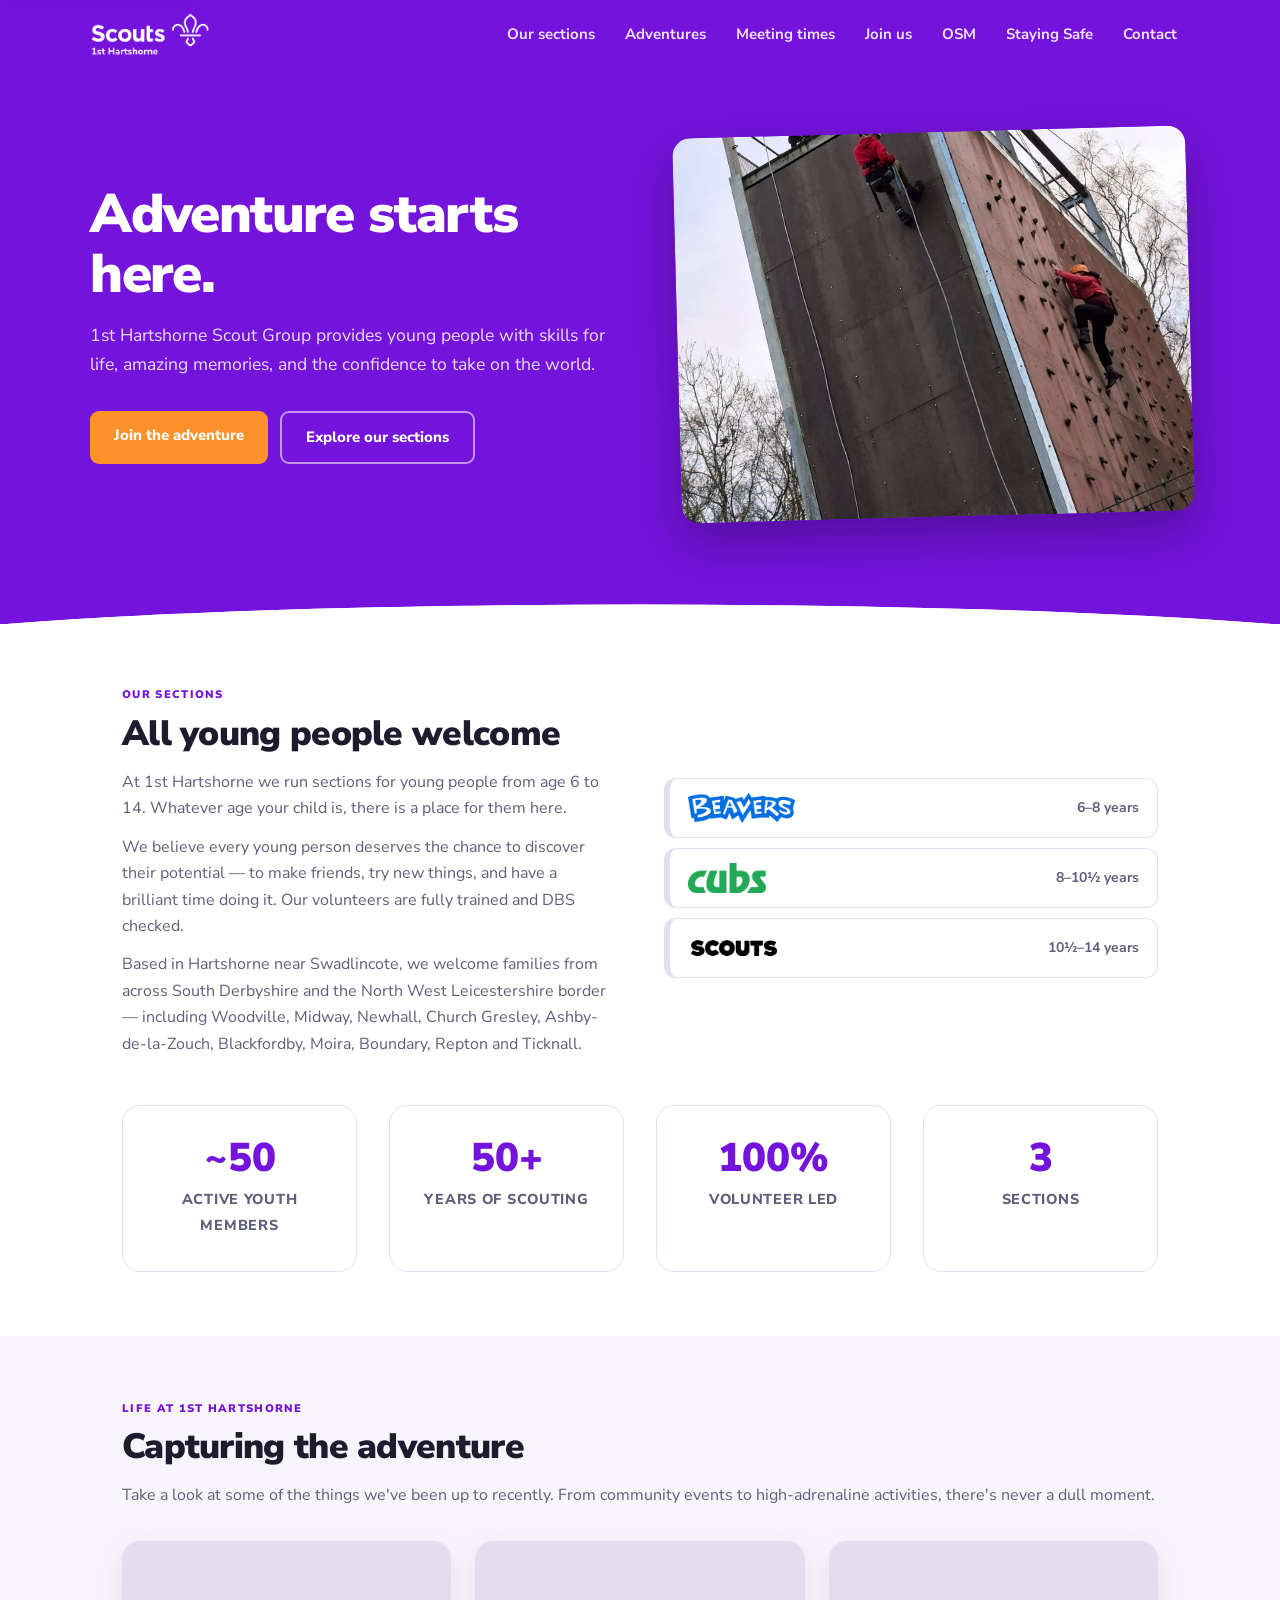
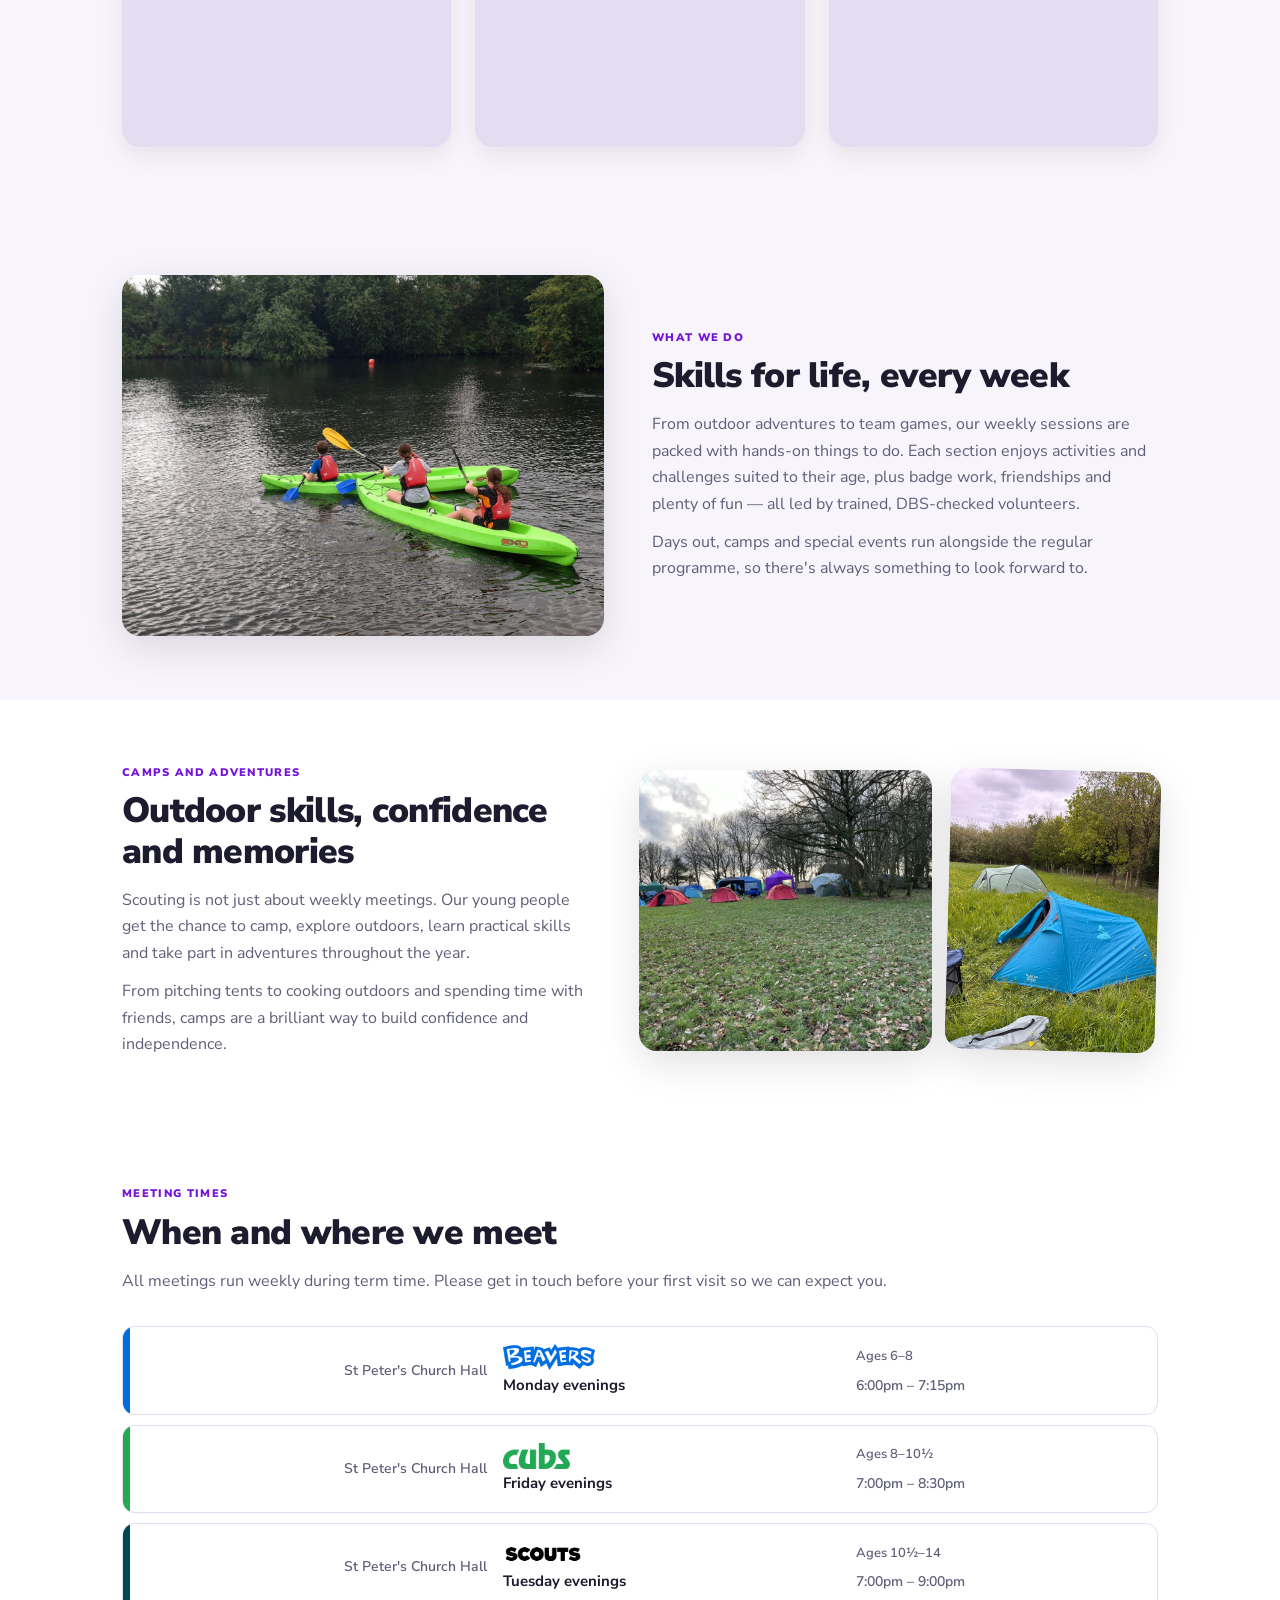
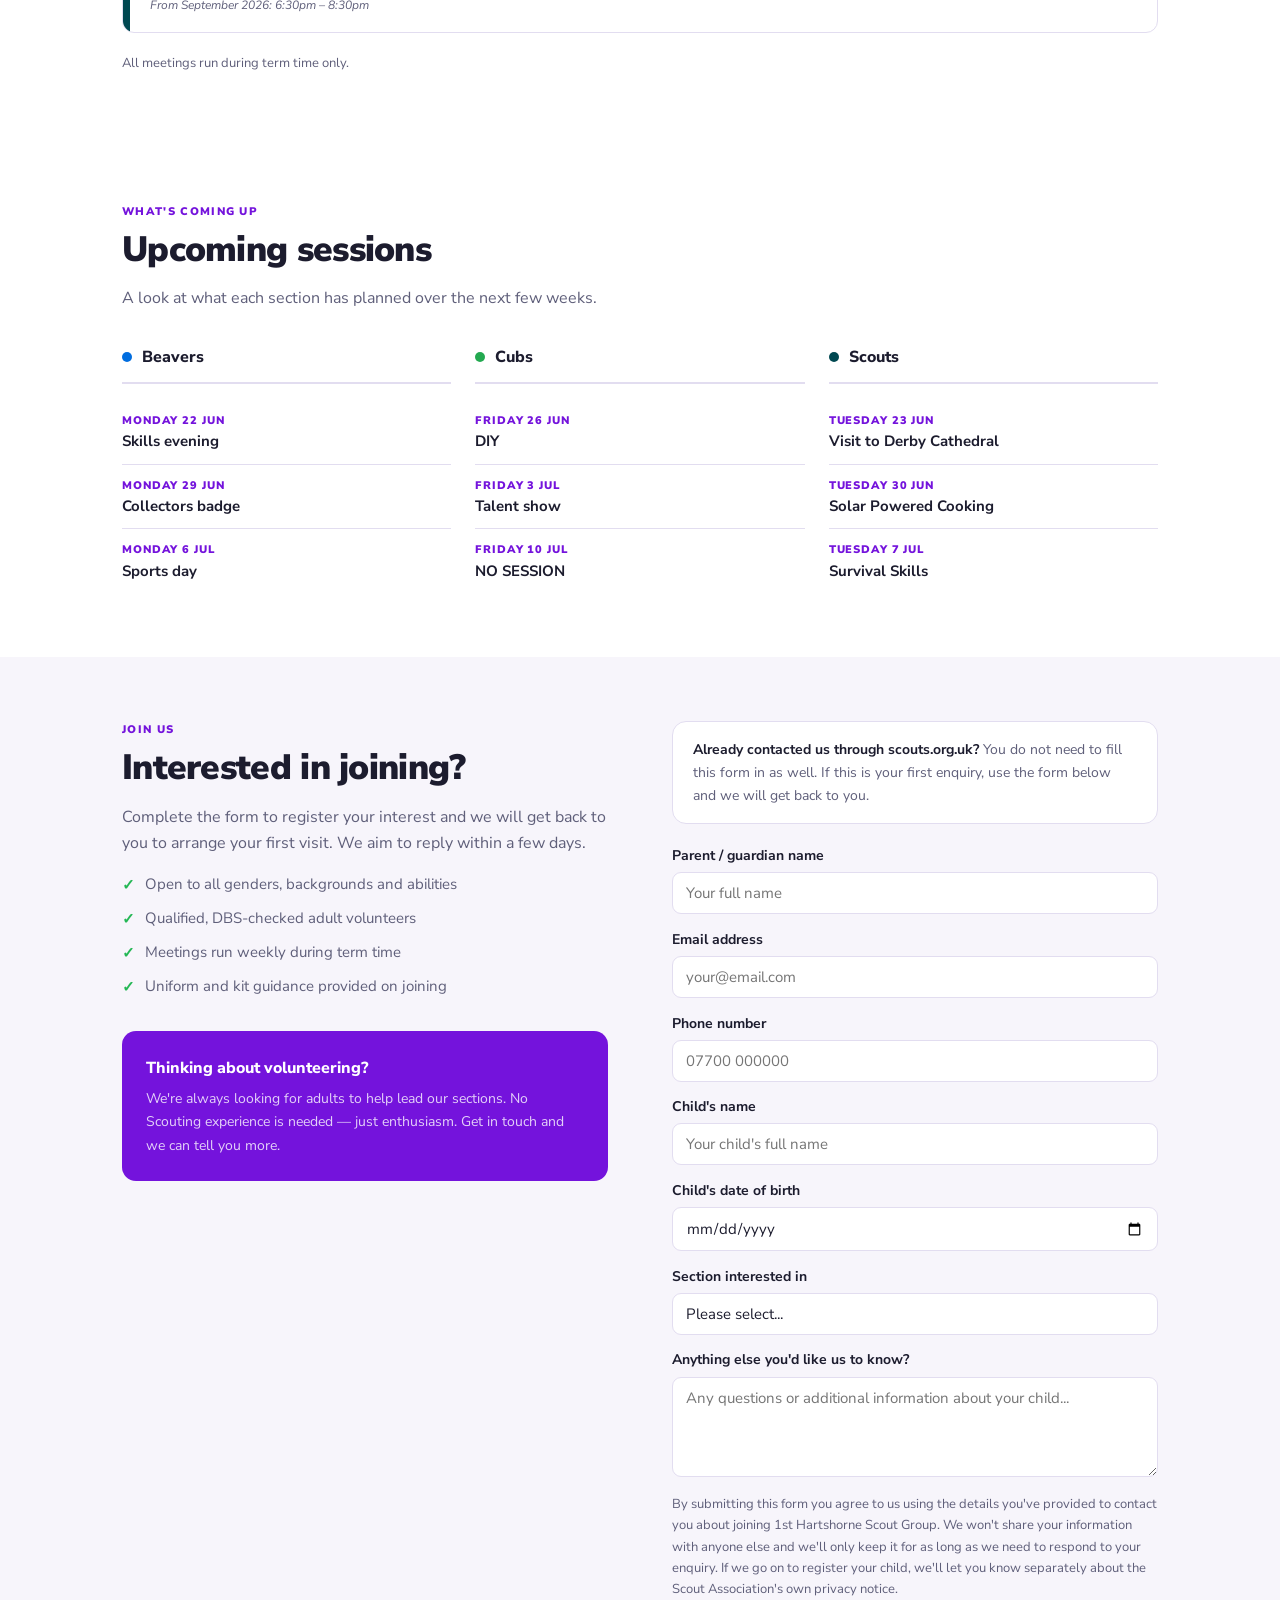
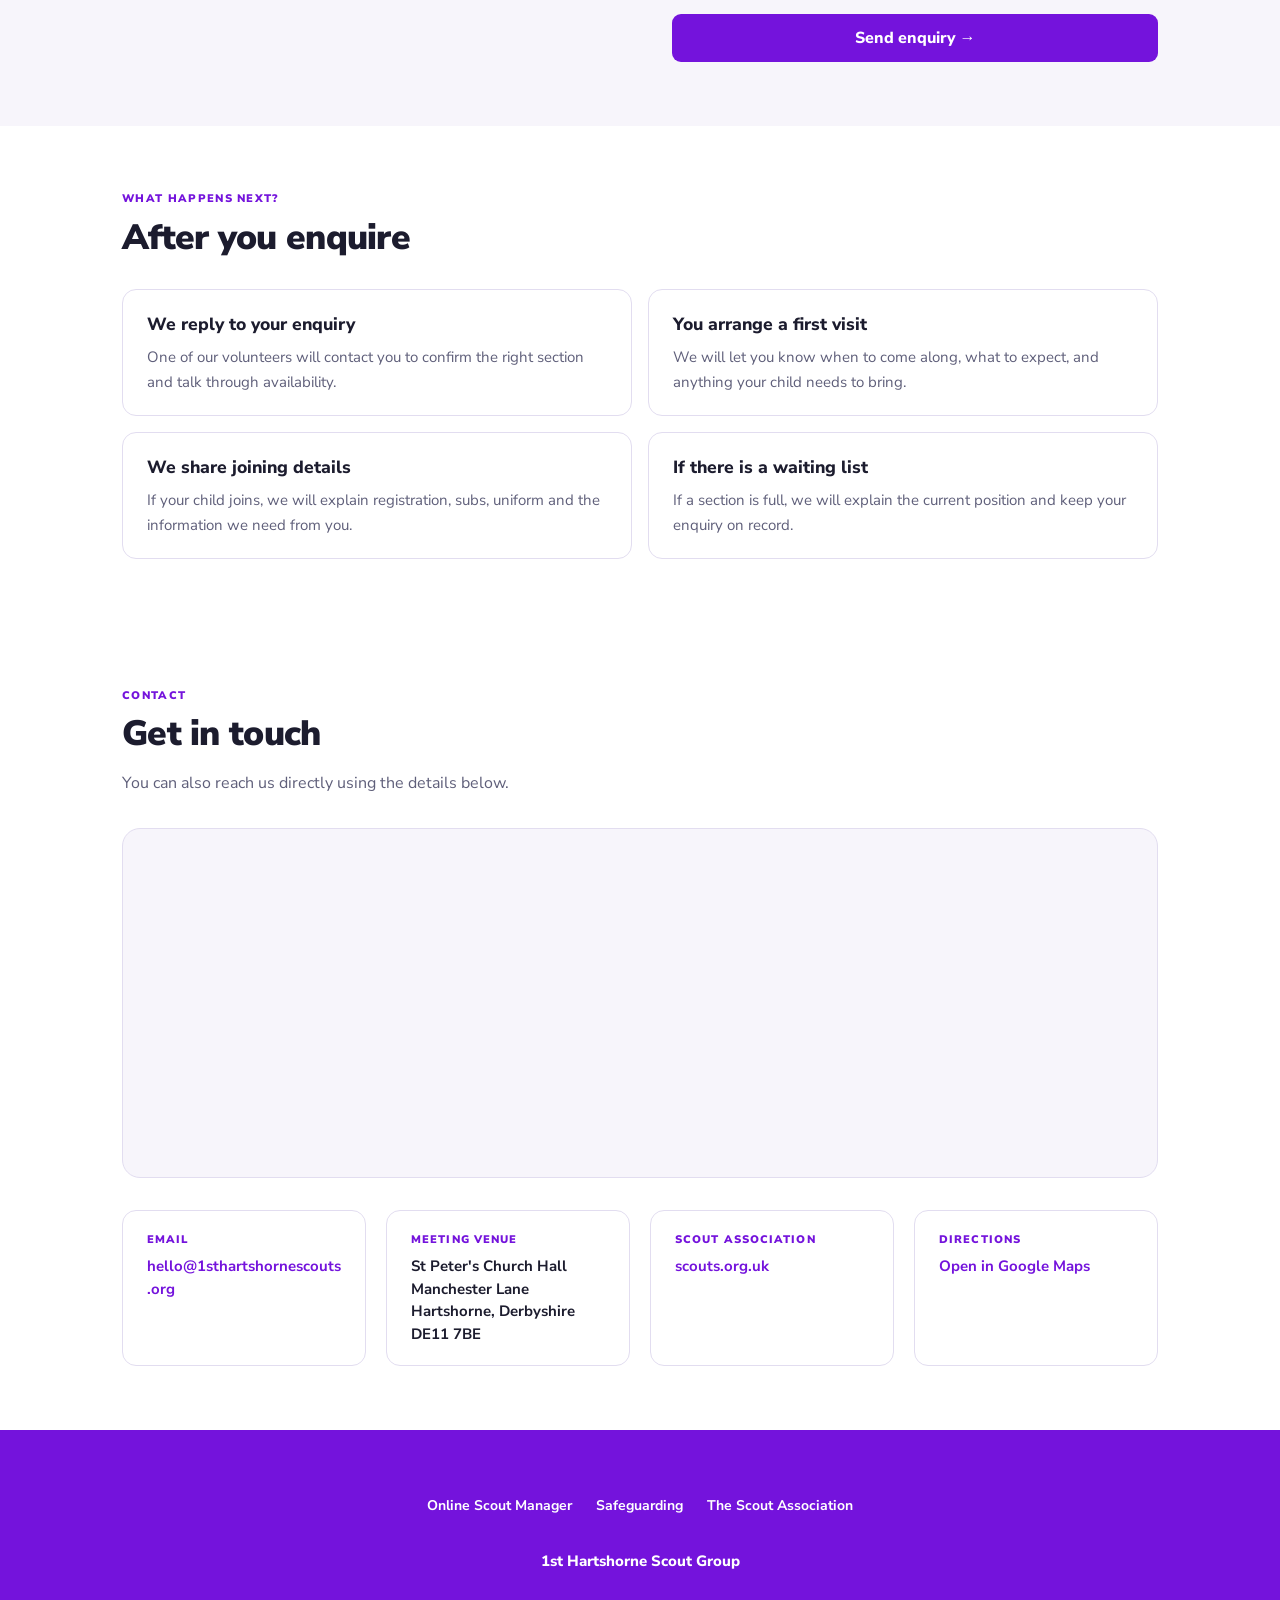
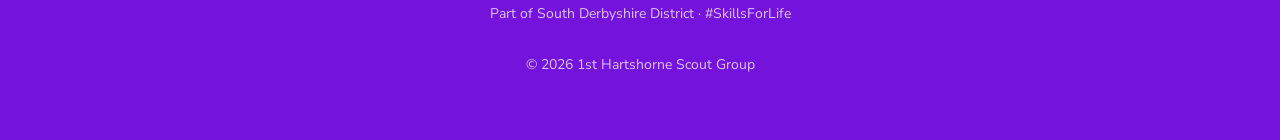
==== commit dc7e0bbd: "fix: prevent email address overflowing contact tile Co-Authored-By: Claude Sonnet 4.6 <noreply@anthr" ====
--- a/index.html
+++ b/index.html
@@ -813,6 +813,7 @@
   font-weight: 700;
   color: var(--text);
   line-height: 1.5;
+  overflow-wrap: break-word;
 }
 
 .contact-tile-value a { color: var(--purple); text-decoration: none; }
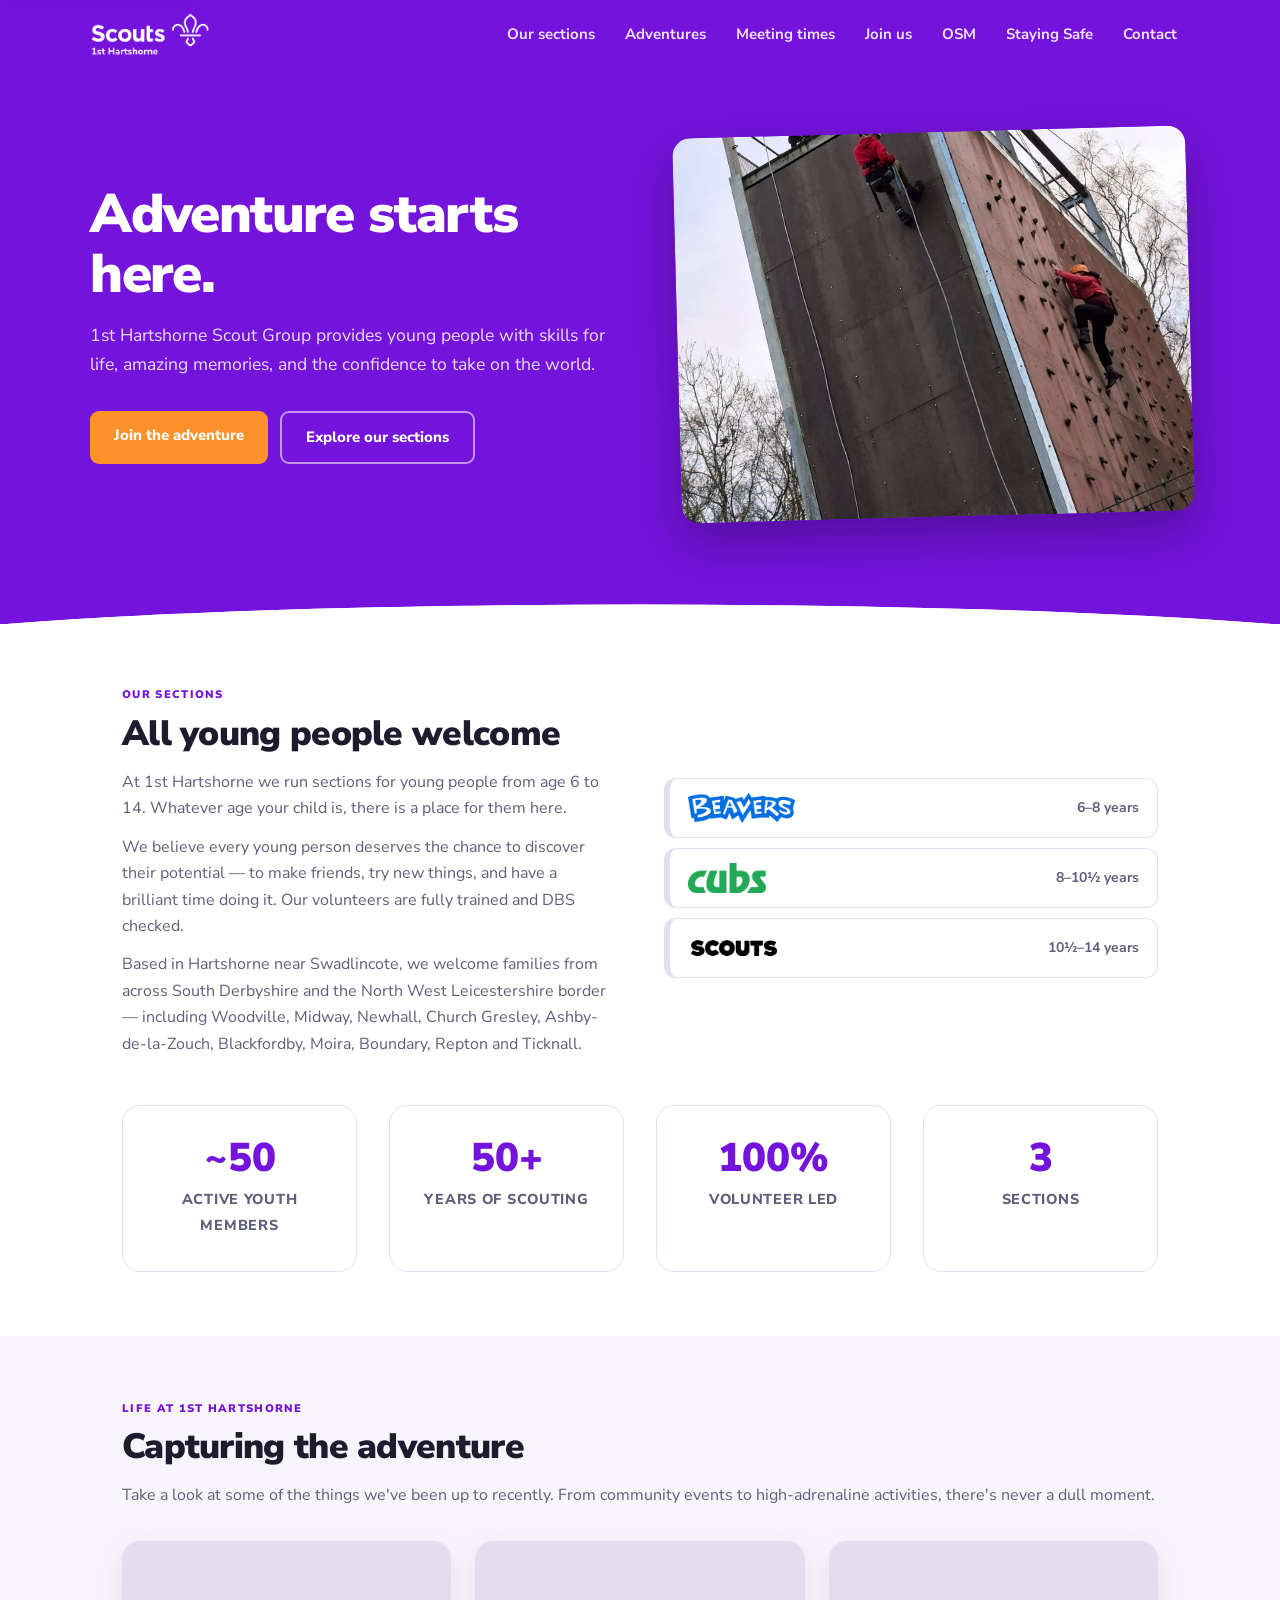
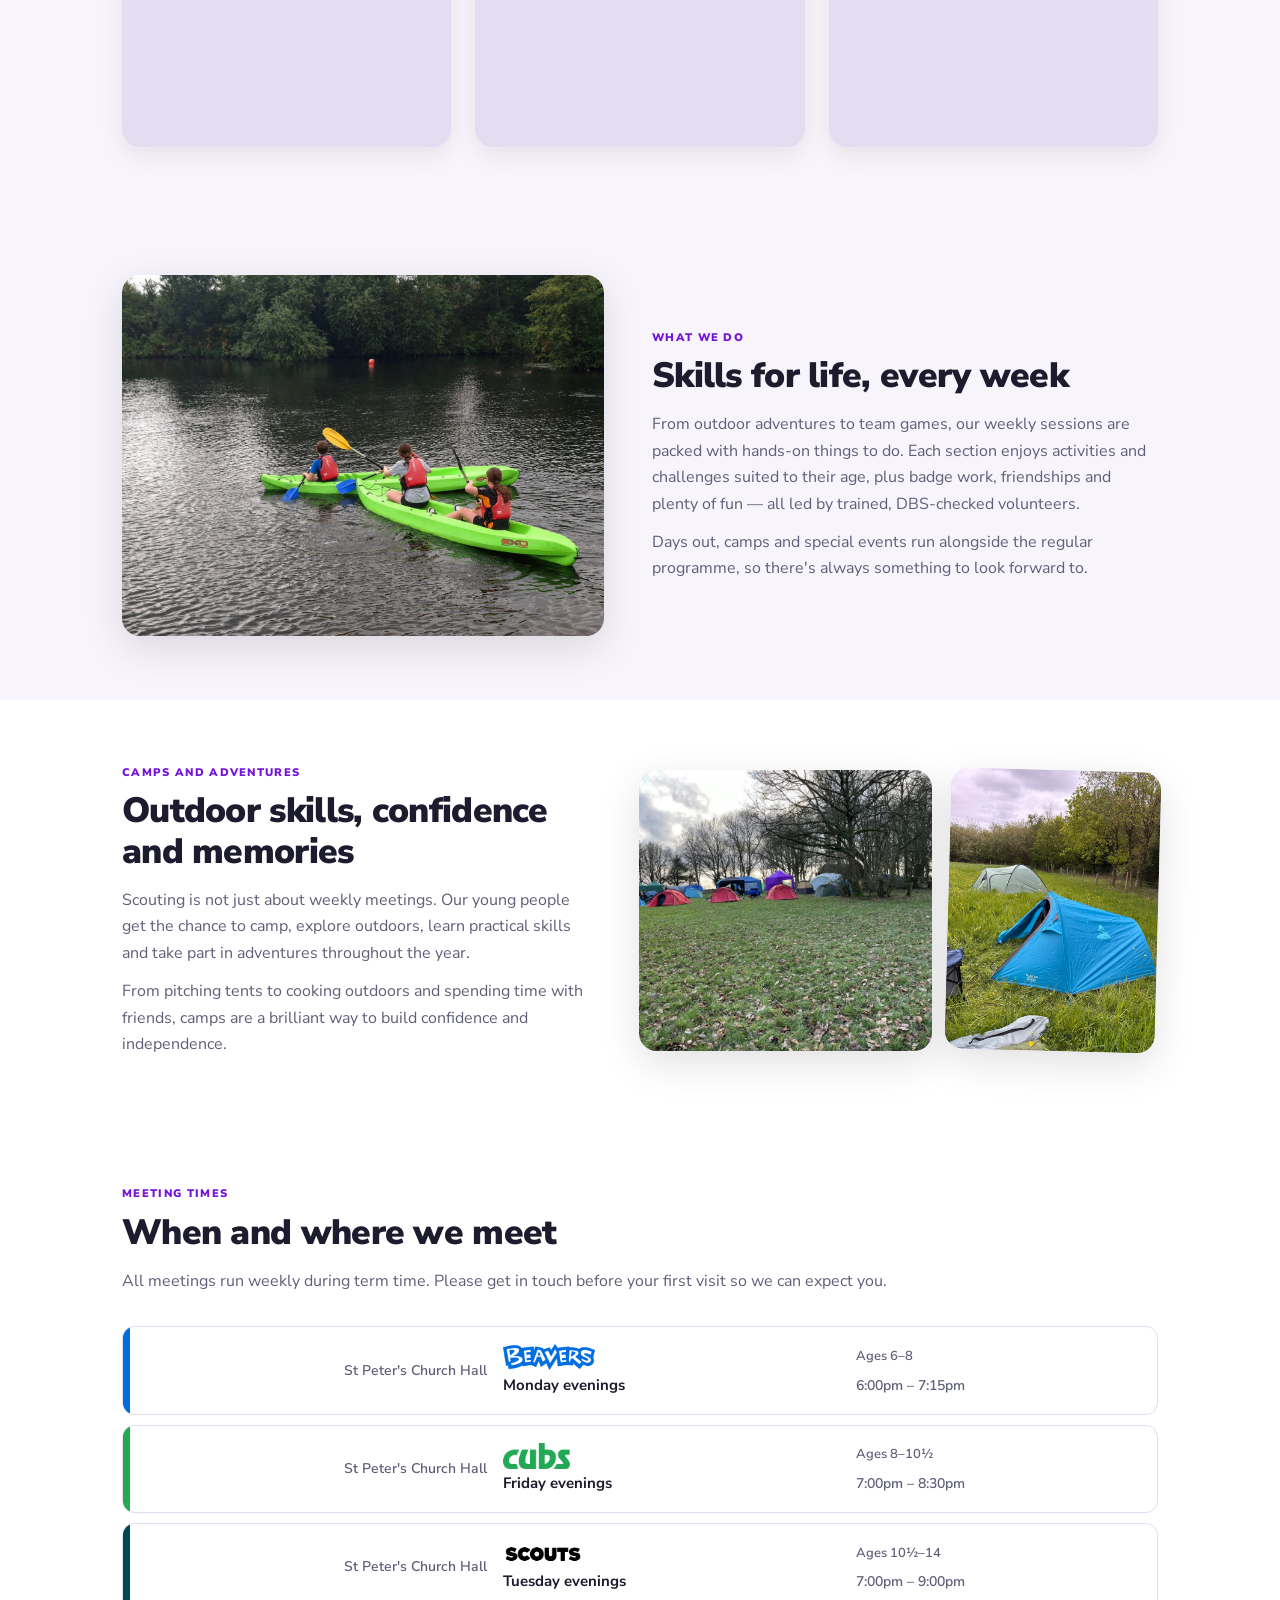
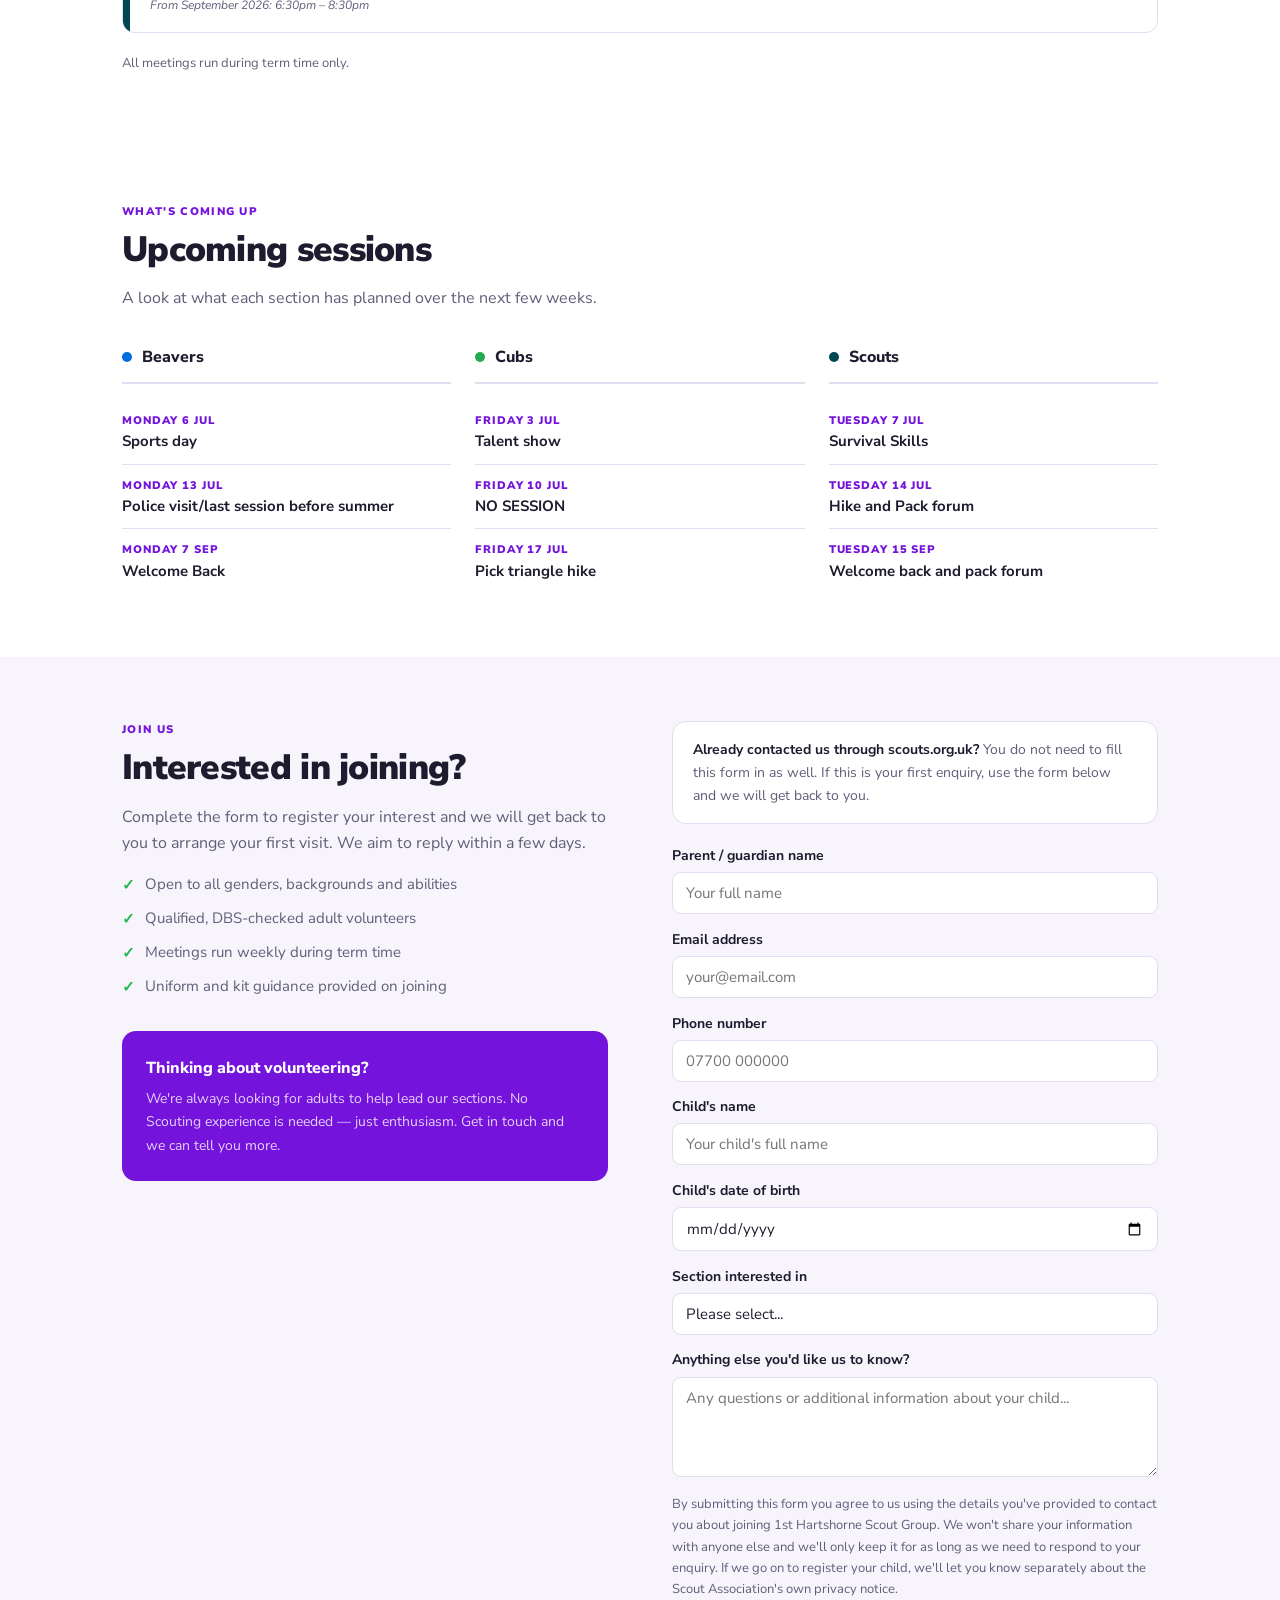
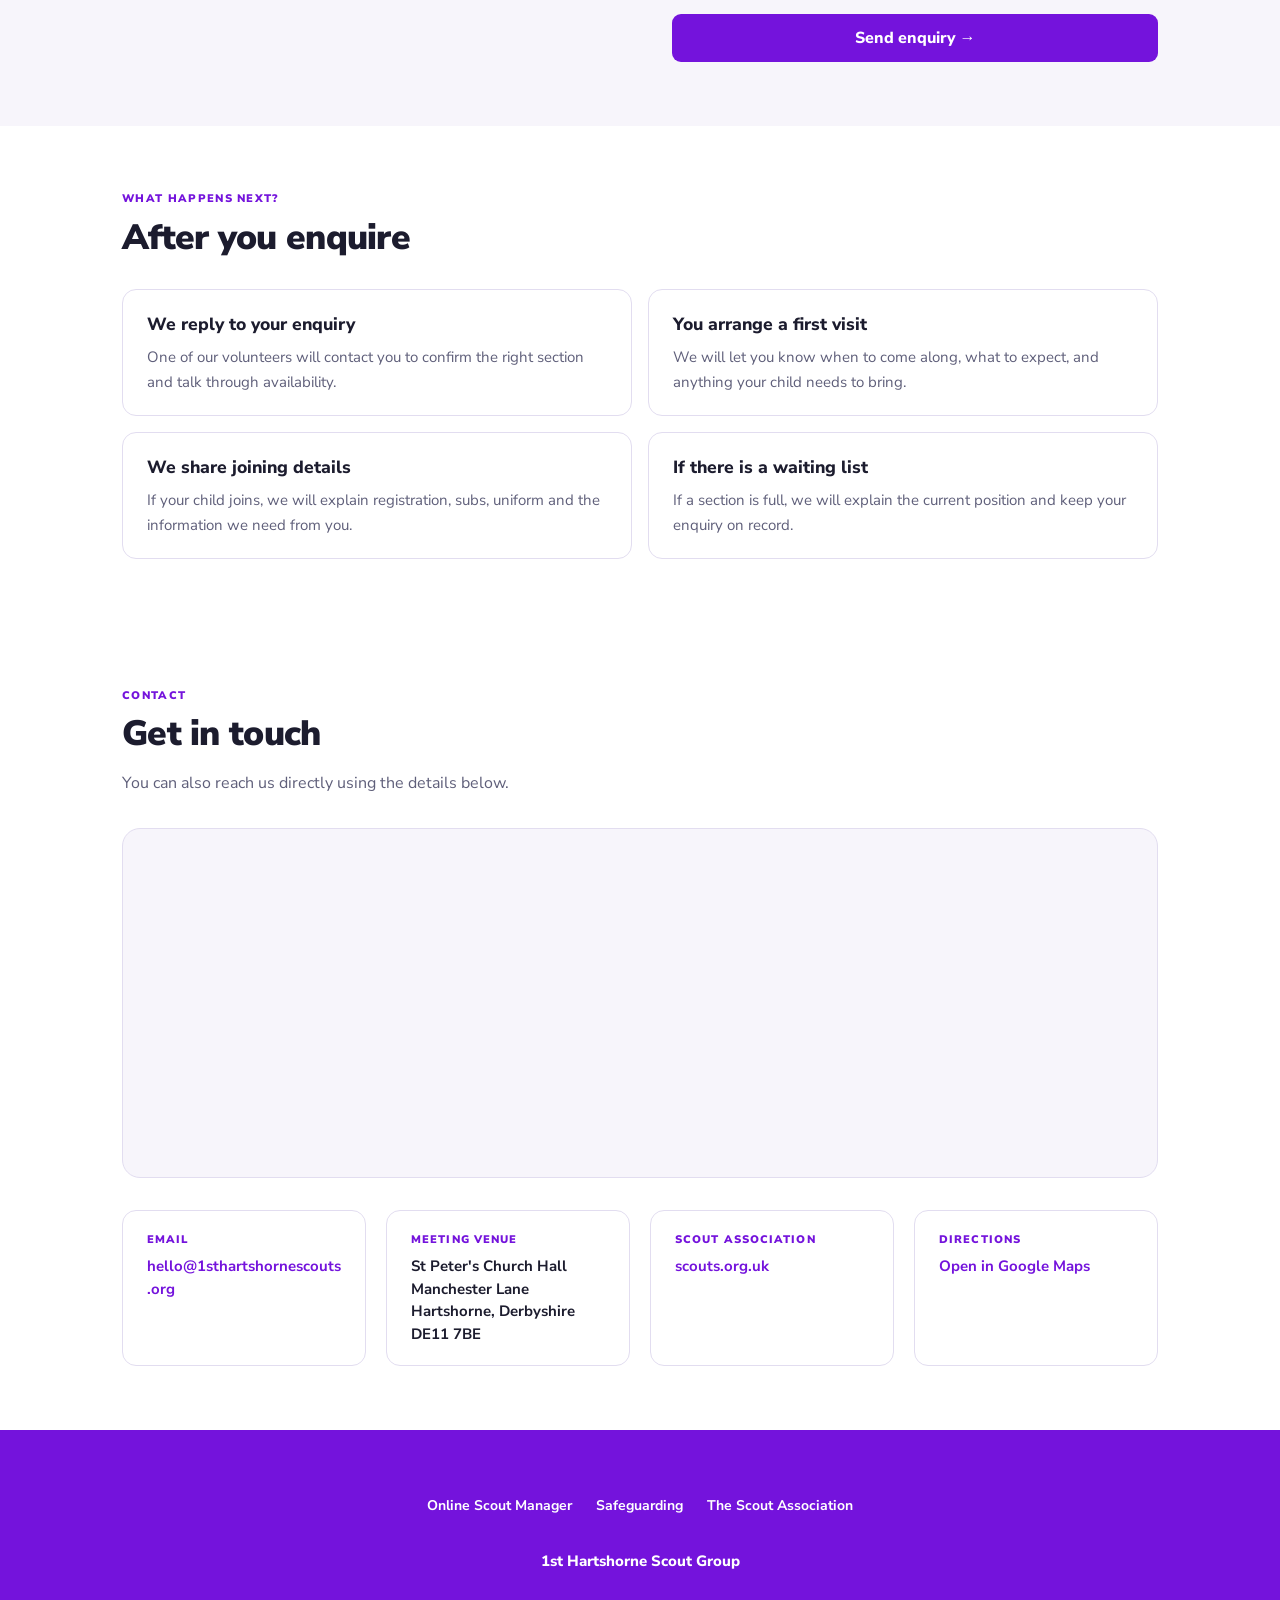
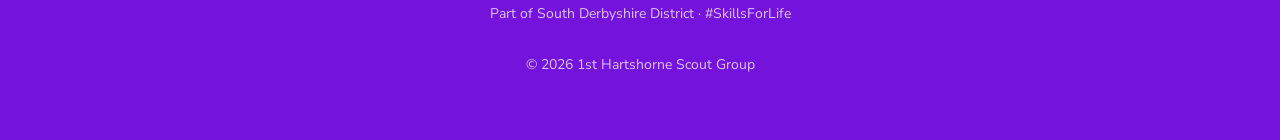
==== commit e9c39ed1: "Fix map pin location on contact section The embedded Google Maps pin and "Open in Google Maps" link " ====
--- a/index.html
+++ b/index.html
@@ -1298,7 +1298,7 @@
     <p>You can also reach us directly using the details below.</p>
 
     <div class="map-container">
-      <iframe src="https://www.google.com/maps/embed?pb=!1m18!1m12!1m3!1d2413.565985011684!2d-1.5348981232840583!3d52.77583681604725!2m3!1f0!2f0!3f0!3m2!1i1024!2i768!4f13.1!3m3!1m2!1s0x487a027964402651%3A0x600100693a105f2b!2sSt%20Peter&#39;s%20Church%20Hall!5e0!3m2!1sen!2suk!4v1709123456789!5m2!1sen!2suk" allowfullscreen="" loading="lazy" referrerpolicy="no-referrer-when-downgrade"></iframe>
+      <iframe src="https://www.google.com/maps/embed?pb=!1m18!1m12!1m3!1d2413.565985011684!2d-1.5163832!3d52.7830913!2m3!1f0!2f0!3f0!3m2!1i1024!2i768!4f13.1!3m3!1m2!1s0x4879fecbffa5559f%3A0x82e89b559b394bdb!2s1st%20Hartshorne%20Scout%20Group!5e0!3m2!1sen!2suk!4v1751500000000!5m2!1sen!2suk" allowfullscreen="" loading="lazy" referrerpolicy="no-referrer-when-downgrade"></iframe>
     </div>
 
     <div class="contact-tiles">
@@ -1321,7 +1321,7 @@
       <div class="contact-tile">
         <div class="contact-tile-label">Directions</div>
         <div class="contact-tile-value">
-          <a href="https://www.google.com/maps/search/?api=1&query=St%20Peter%27s%20Church%20Hall%2C%20Manchester%20Lane%2C%20Hartshorne%2C%20Derbyshire%2C%20DE11%207BE" target="_blank" rel="noopener">Open in Google Maps</a>
+          <a href="https://www.google.com/maps/search/?api=1&query=52.7830913%2C-1.5163832&query_place_id=0x4879fecbffa5559f%3A0x82e89b559b394bdb" target="_blank" rel="noopener">Open in Google Maps</a>
         </div>
       </div>
     </div>
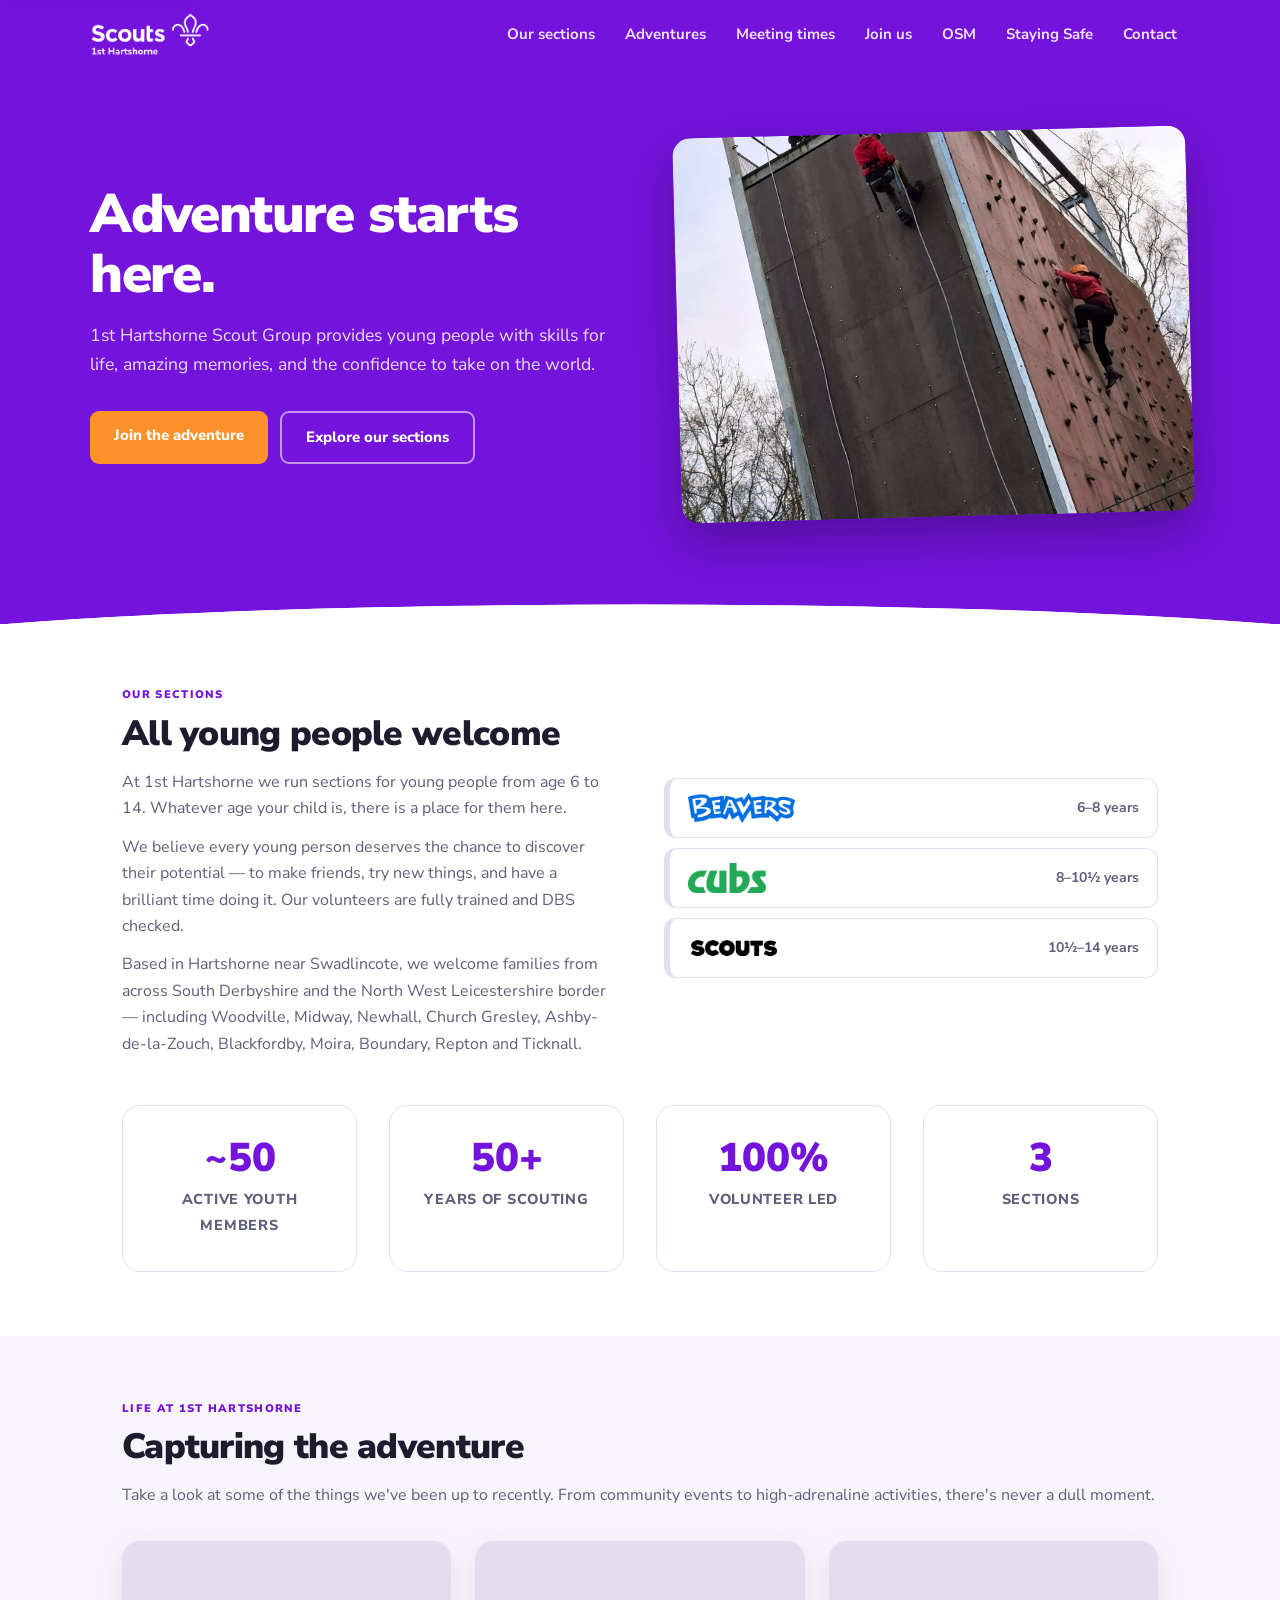
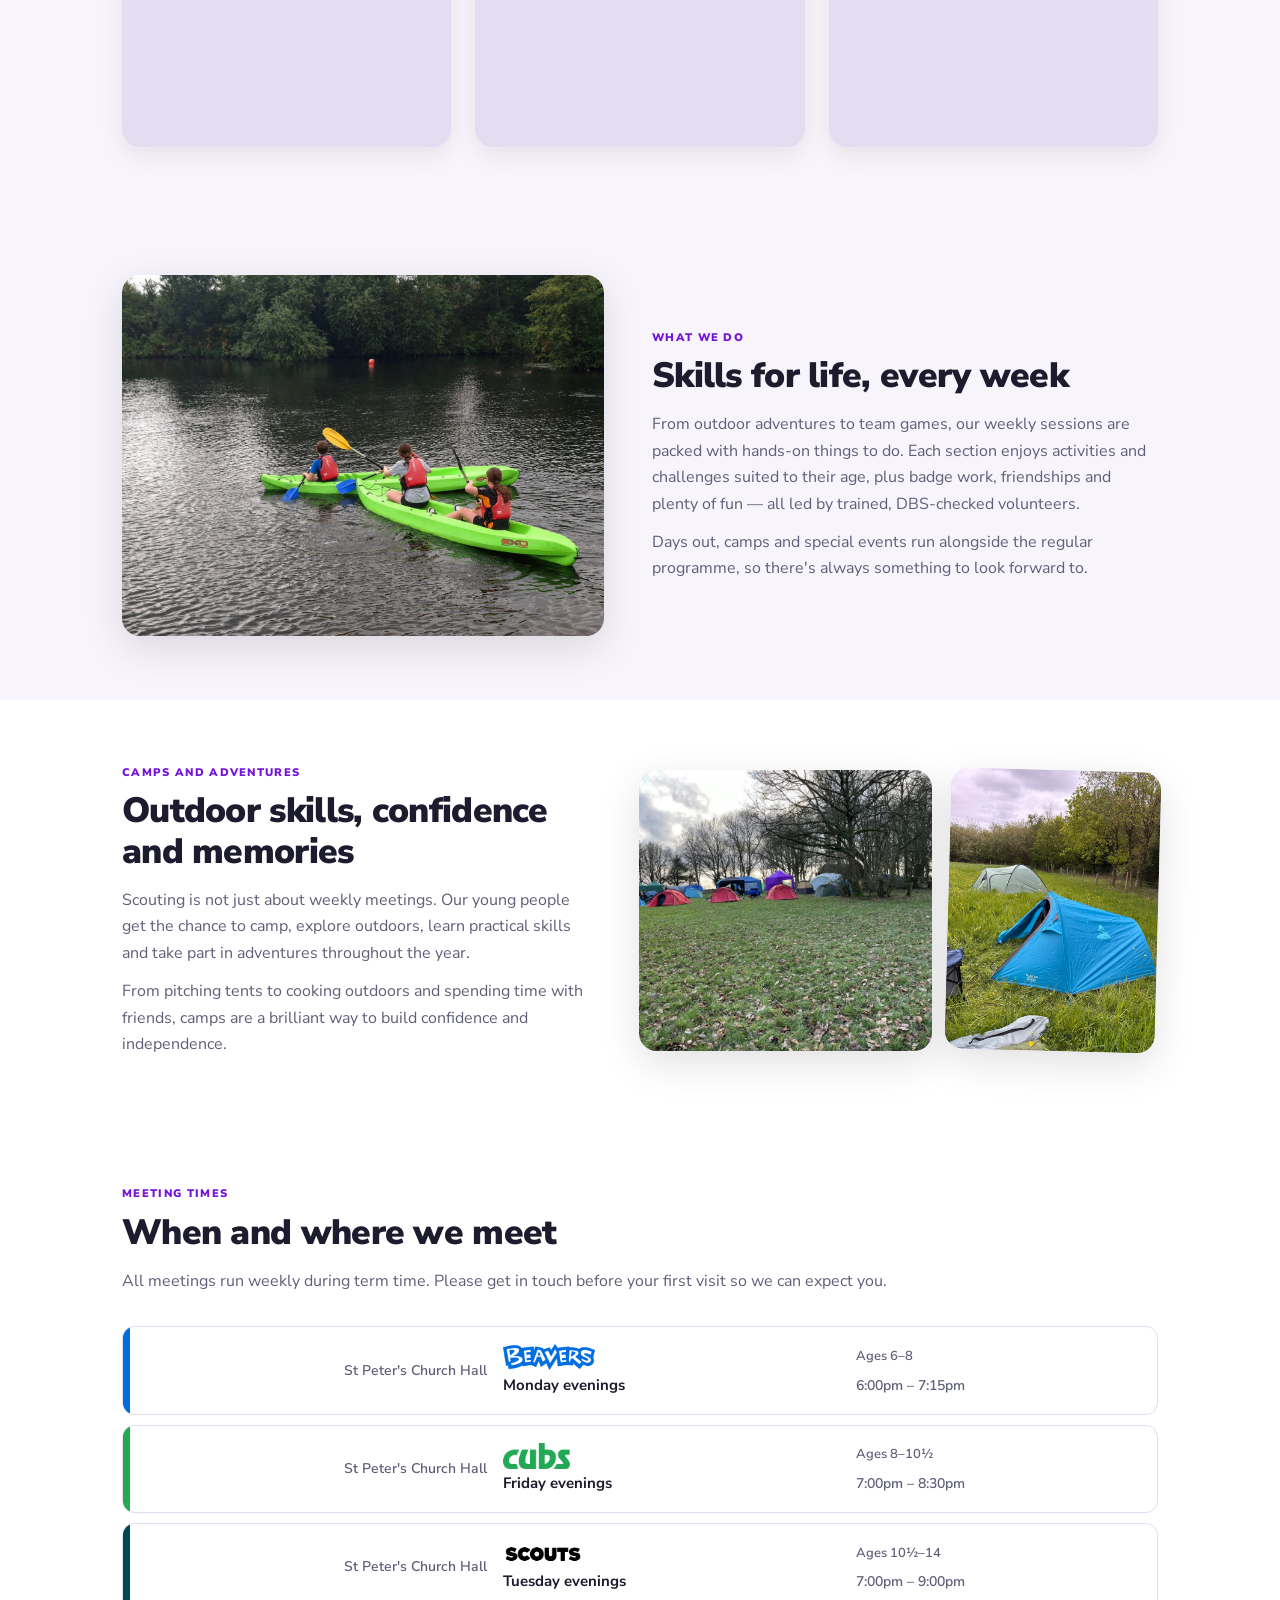
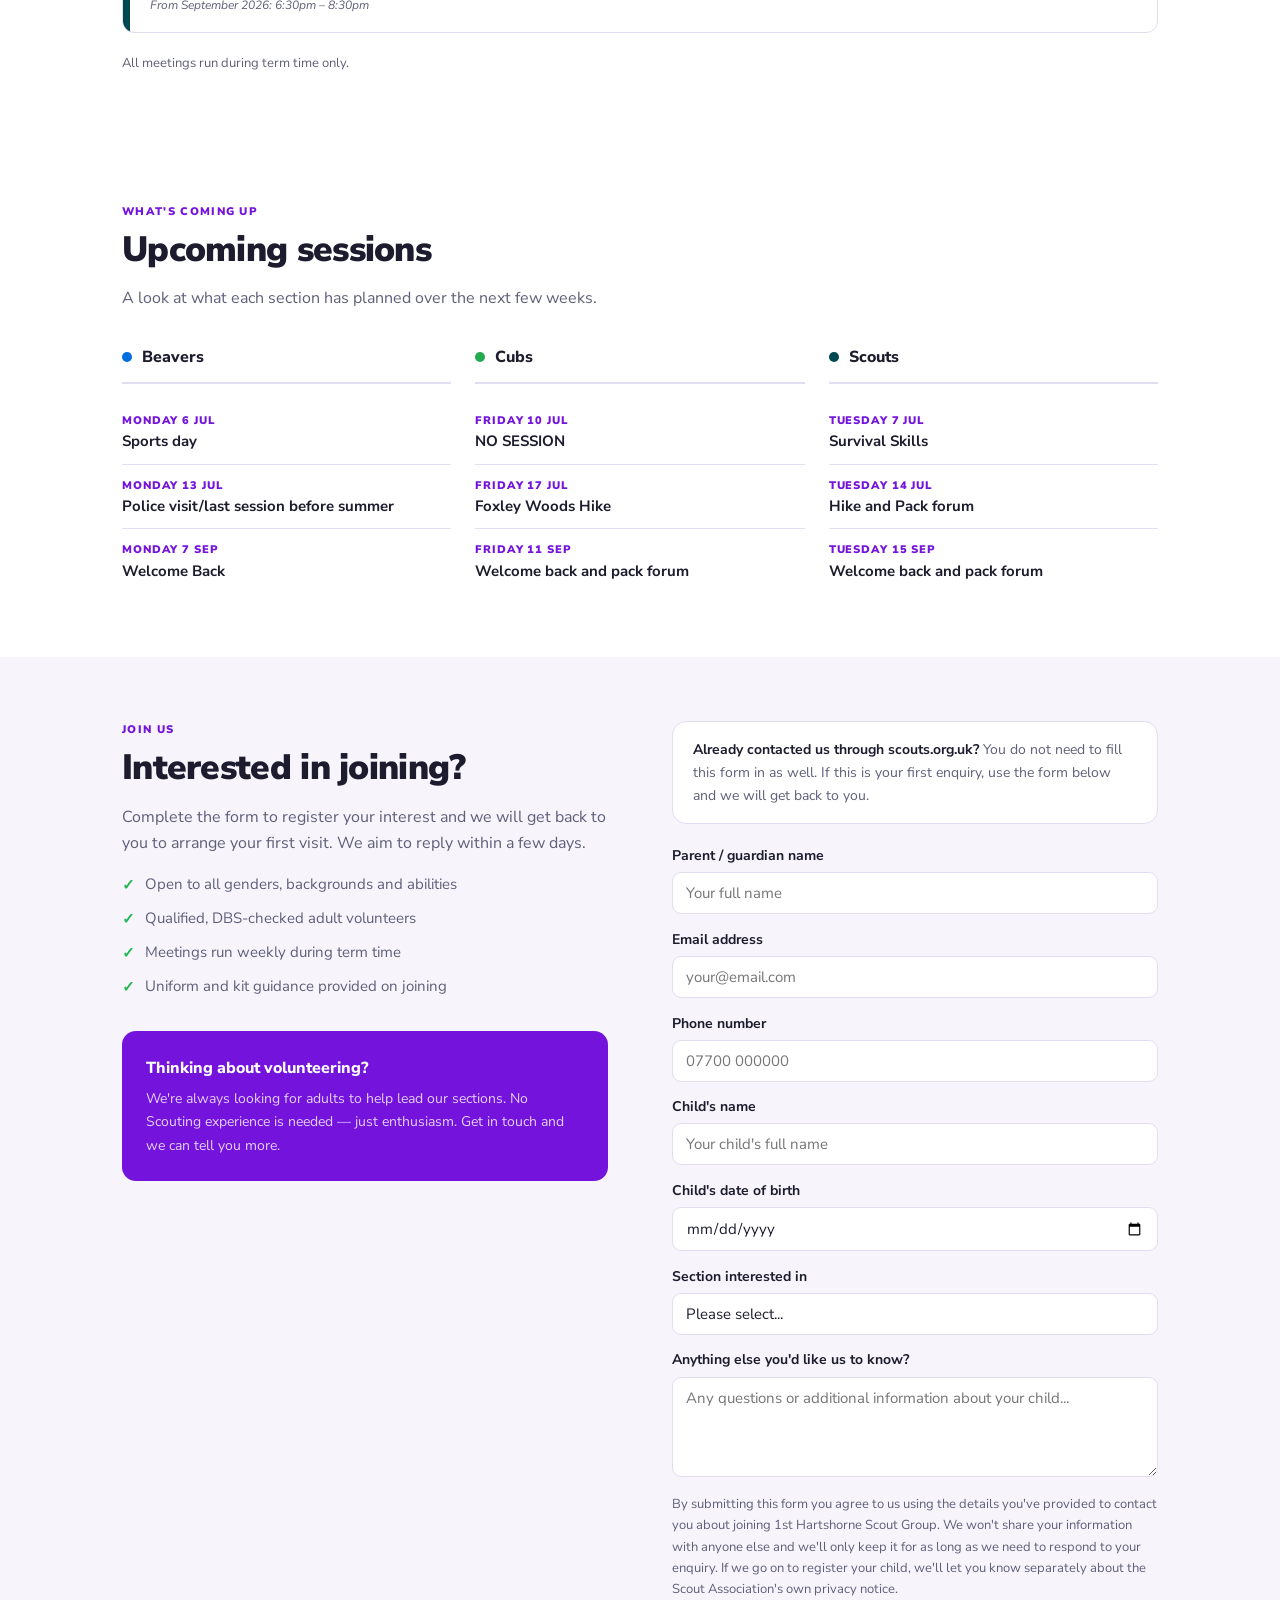
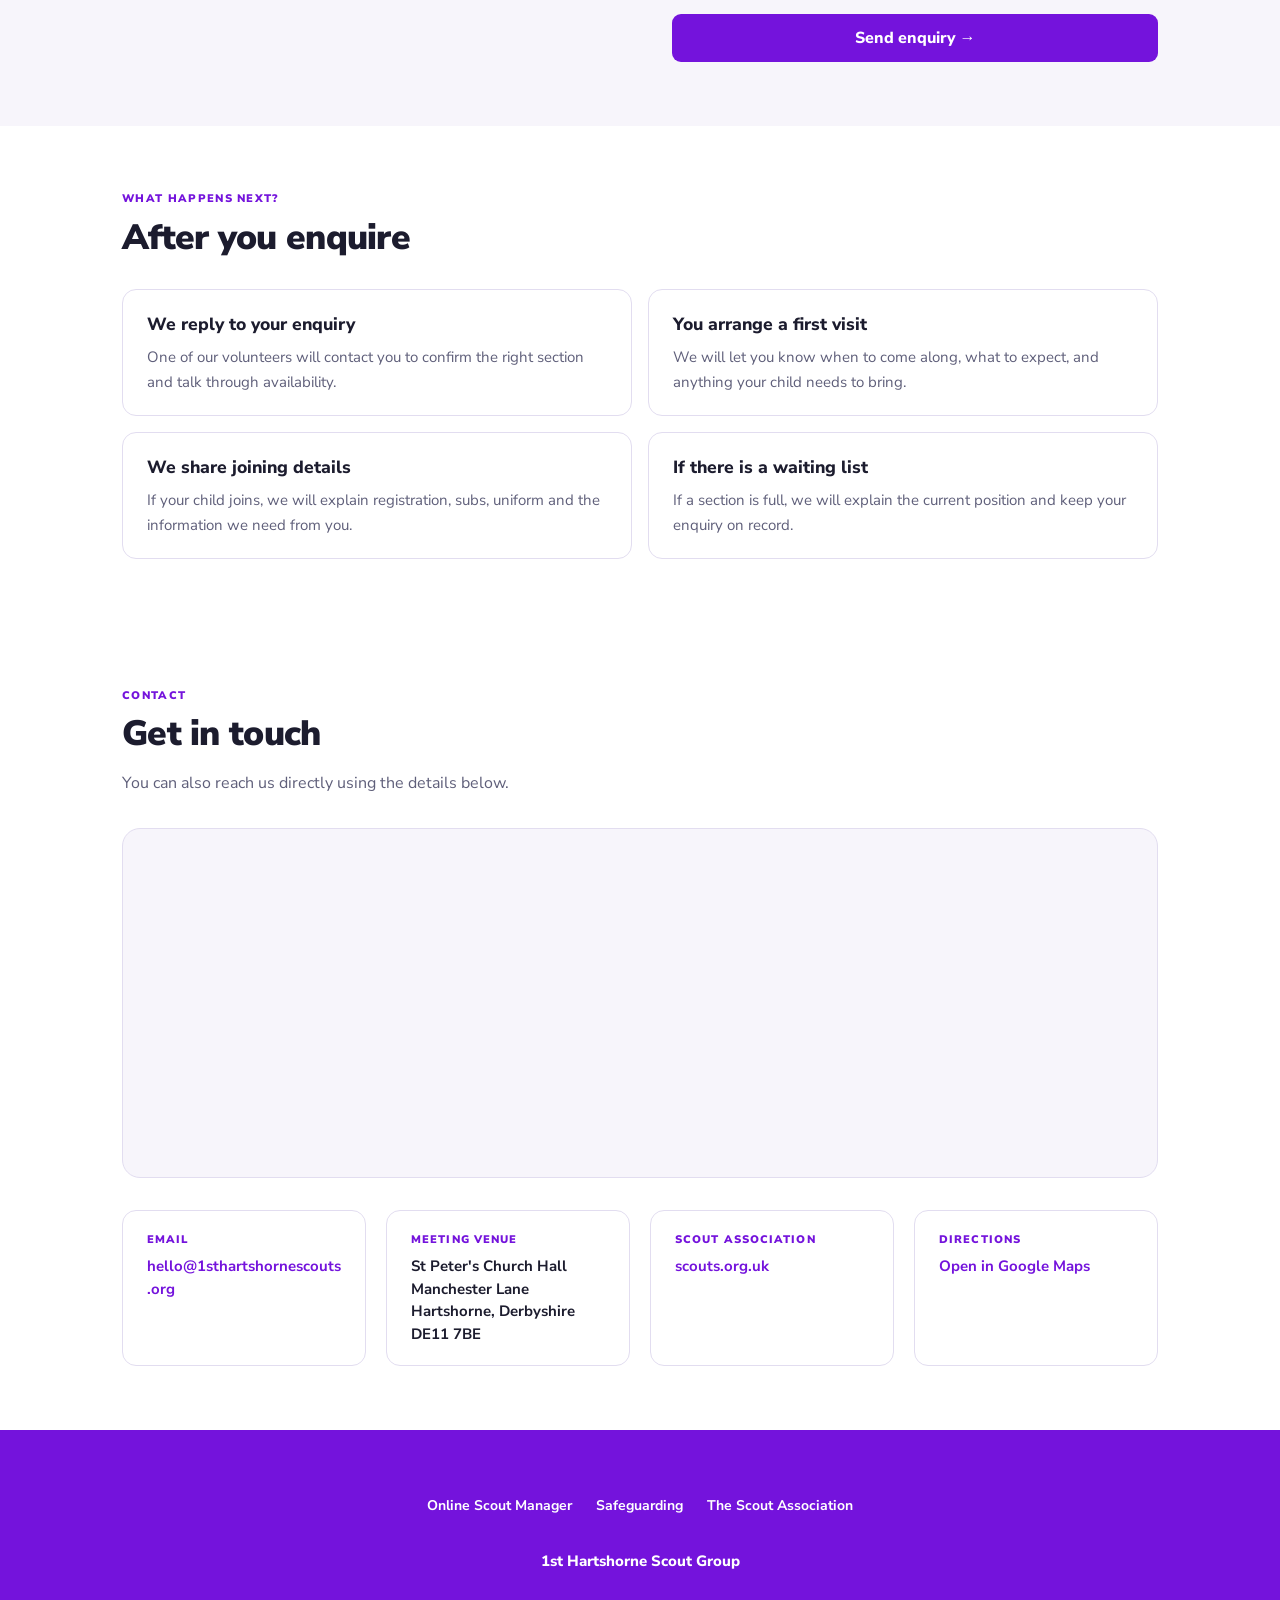
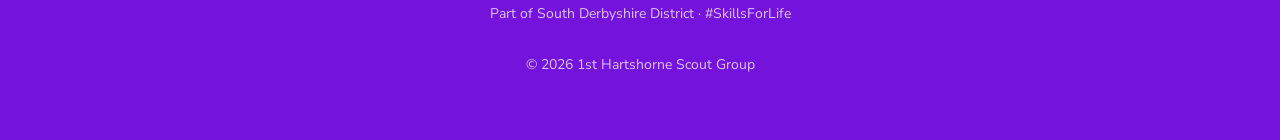
==== commit 6b0bc8ab: "fix: update social share image, remove unused photos Swap link-preview image from beaver-running to " ====
--- a/index.html
+++ b/index.html
@@ -11,20 +11,21 @@
 <meta property="og:description" content="Beavers, Cubs and Scouts for ages 6–14 in Hartshorne, near Swadlincote in South Derbyshire. Weekly term-time meetings at St Peter's Church Hall — see meeting times and register to join.">
 <meta property="og:type" content="website">
 <meta property="og:url" content="https://1sthartshornescouts.org/">
-<meta property="og:image" content="https://1sthartshornescouts.org/beaver-running-jpg.jpg">
+<meta property="og:image" content="https://1sthartshornescouts.org/camp-wide-earlier-year.jpg">
 <meta property="og:image:width" content="2000">
-<meta property="og:image:height" content="1333">
+<meta property="og:image:height" content="1500">
 <meta property="og:locale" content="en_GB">
 <meta name="twitter:card" content="summary_large_image">
 <meta name="twitter:title" content="1st Hartshorne Scout Group">
 <meta name="twitter:description" content="Beavers, Cubs and Scouts for ages 6–14 in Hartshorne, Derbyshire. Find out when we meet and how to join.">
-<meta name="twitter:image" content="https://1sthartshornescouts.org/beaver-running-jpg.jpg">
+<meta name="twitter:image" content="https://1sthartshornescouts.org/camp-wide-earlier-year.jpg">
 <link rel="canonical" href="https://1sthartshornescouts.org/">
 <link rel="icon" type="image/png" href="favicon.png">
 <link rel="preload" as="image" href="cubs-abseiling.jpg" fetchpriority="high">
 <link rel="preconnect" href="https://fonts.googleapis.com">
 <link rel="preconnect" href="https://fonts.gstatic.com" crossorigin>
 <link href="https://fonts.googleapis.com/css2?family=Nunito+Sans:opsz,wght@6..12,400;6..12,600;6..12,700;6..12,800;6..12,900&display=swap" rel="stylesheet">
+<script defer src="https://1sthartshornescouts.org/analytics/script.js" data-website-id="cf0f05b2-d55a-476a-bd83-65b7926fd7ef"></script>
 <script type="application/ld+json">
 {
   "@context": "https://schema.org",
@@ -35,7 +36,7 @@
   "url": "https://1sthartshornescouts.org/",
   "email": "hello@1sthartshornescouts.org",
   "logo": "https://1sthartshornescouts.org/logo-white.png",
-  "image": "https://1sthartshornescouts.org/beaver-running-jpg.jpg",
+  "image": "https://1sthartshornescouts.org/camp-wide-earlier-year.jpg",
   "address": {
     "@type": "PostalAddress",
     "streetAddress": "St Peter's Church Hall, Manchester Lane",
@@ -60,8 +61,8 @@
   ],
   "geo": {
     "@type": "GeoCoordinates",
-    "latitude": 52.775837,
-    "longitude": -1.534898
+    "latitude": 52.7830913,
+    "longitude": -1.5163832
   },
   "memberOf": {
     "@type": "Organization",
@@ -1321,7 +1322,7 @@
       <div class="contact-tile">
         <div class="contact-tile-label">Directions</div>
         <div class="contact-tile-value">
-          <a href="https://www.google.com/maps/search/?api=1&query=52.7830913%2C-1.5163832&query_place_id=0x4879fecbffa5559f%3A0x82e89b559b394bdb" target="_blank" rel="noopener">Open in Google Maps</a>
+          <a href="https://www.google.com/maps/search/?api=1&query=1st%20Hartshorne%20Scout%20Group&query_place_id=0x4879fecbffa5559f%3A0x82e89b559b394bdb" target="_blank" rel="noopener">Open in Google Maps</a>
         </div>
       </div>
     </div>
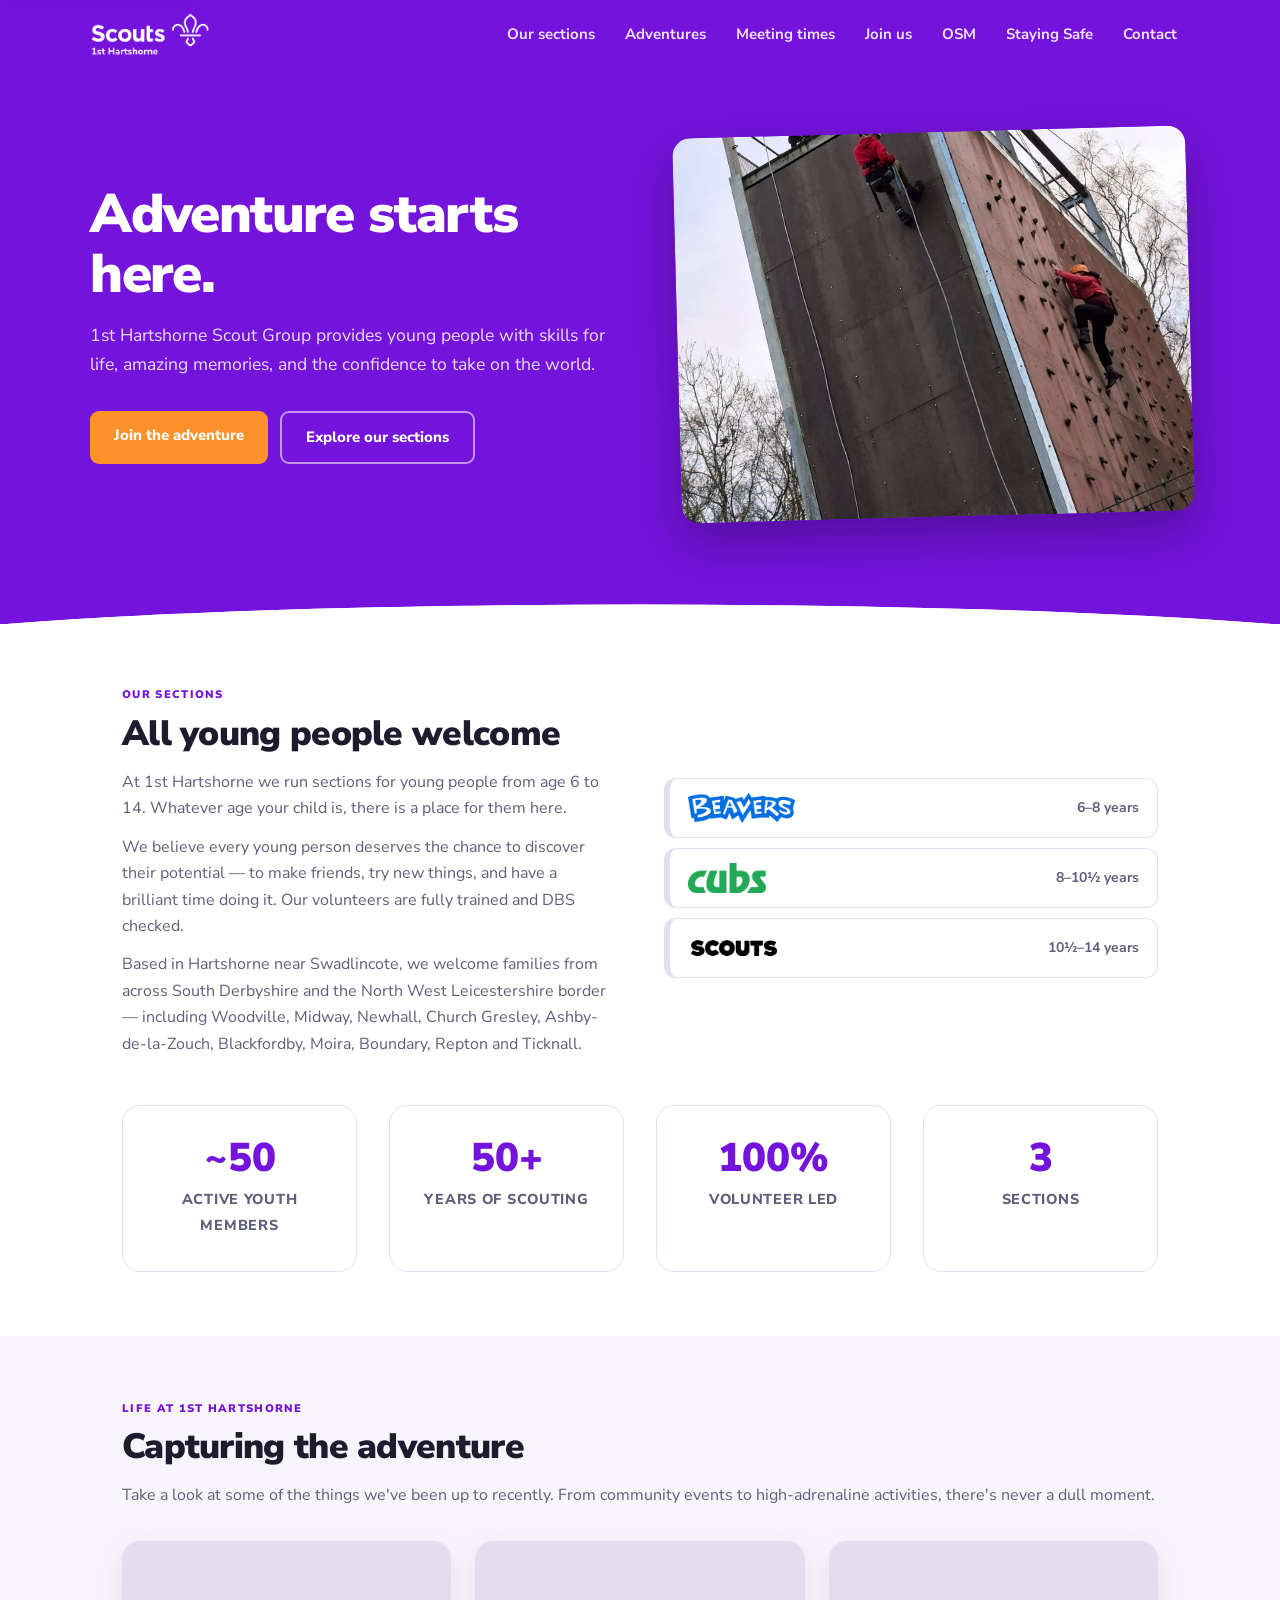
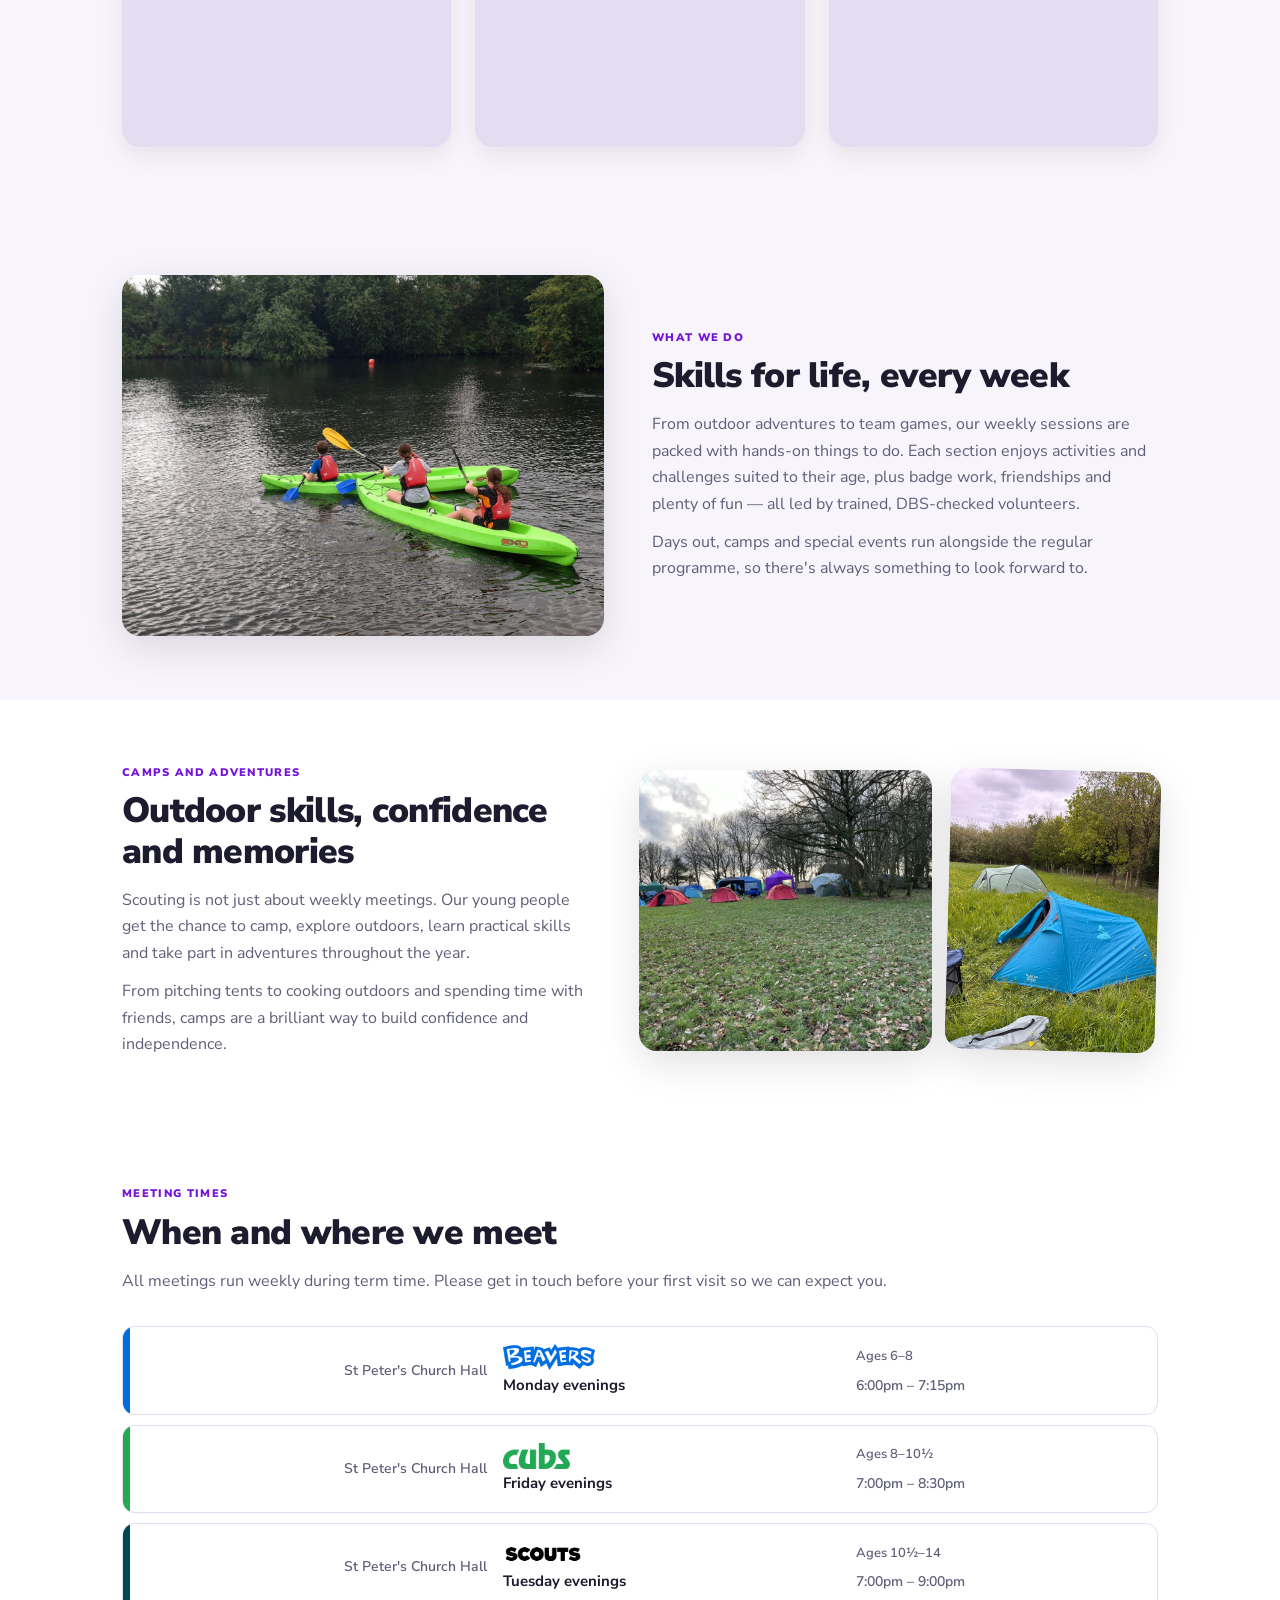
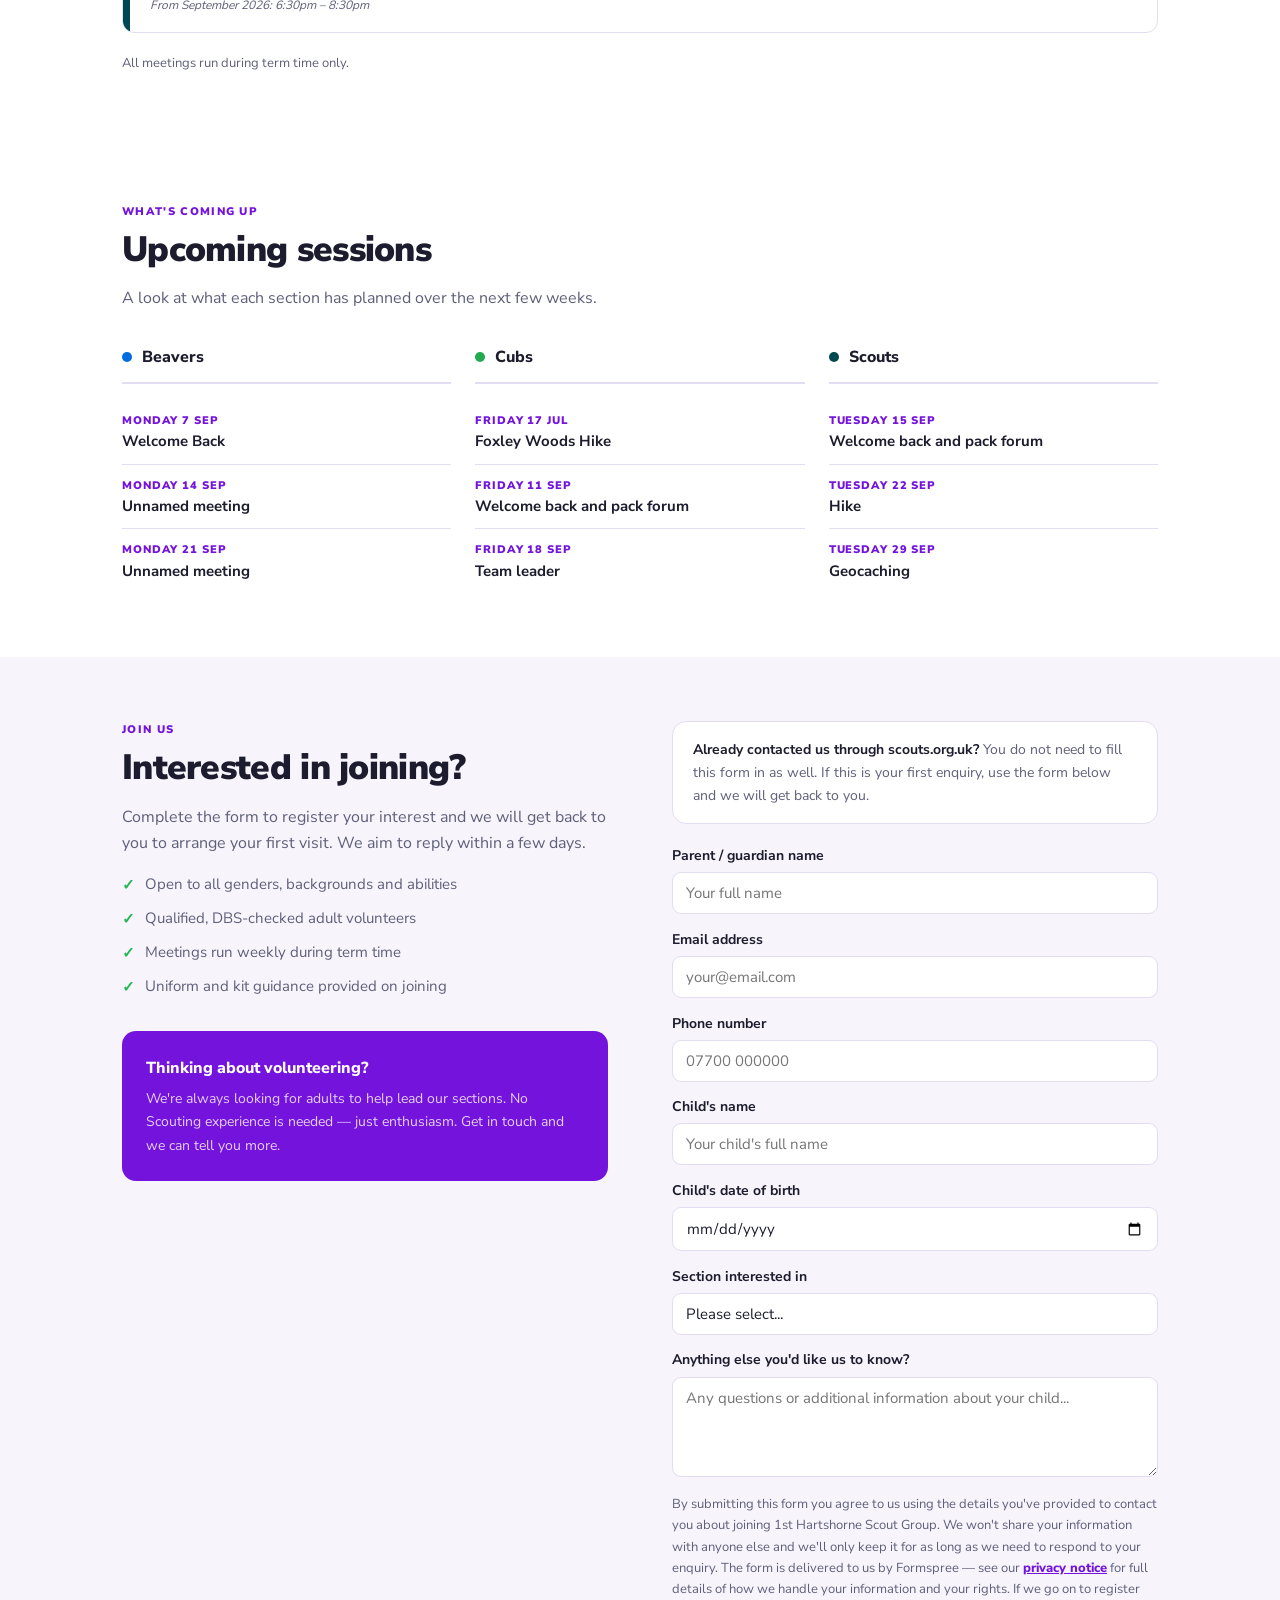
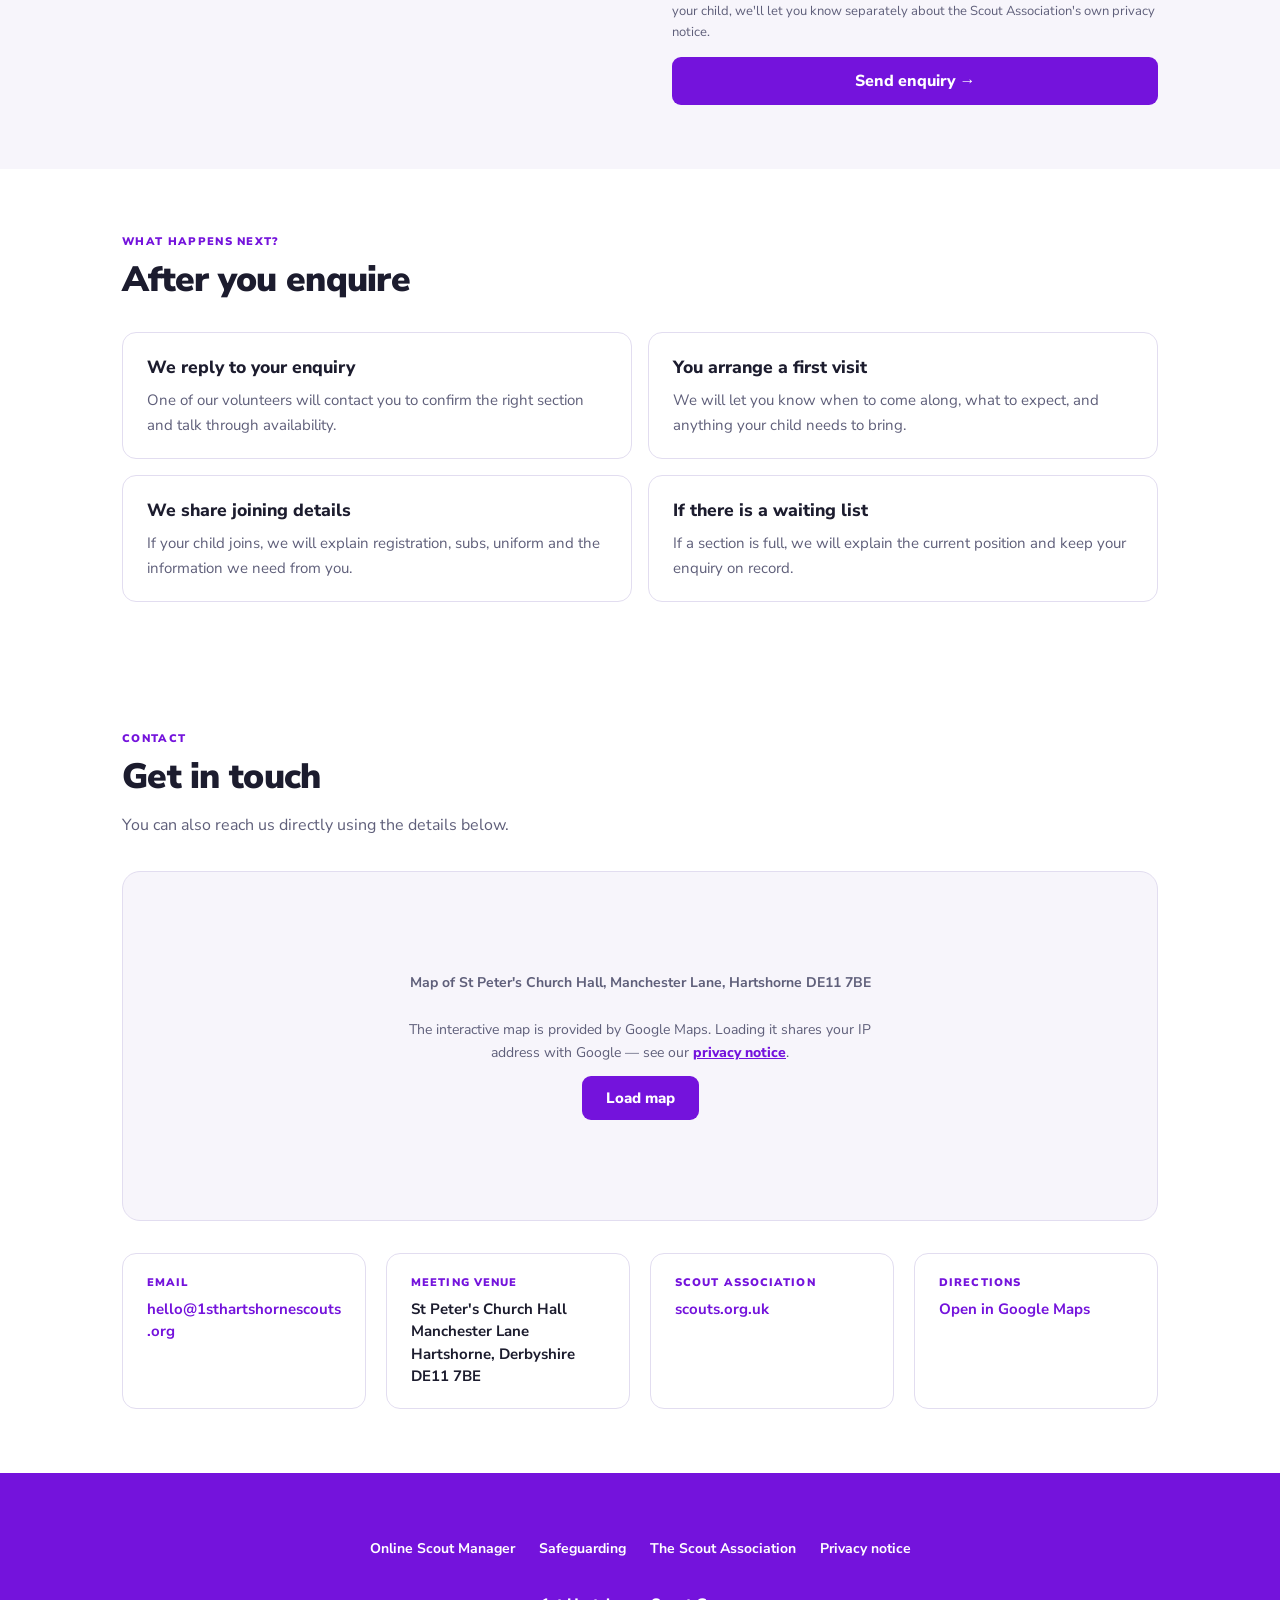
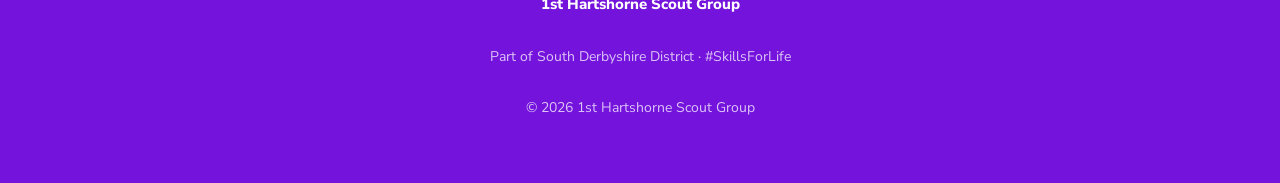
==== commit b073619c: "Improve GDPR compliance: privacy notice, self-hosted fonts, click-to-load map - Add a privacy notice" ====
--- a/index.html
+++ b/index.html
@@ -22,9 +22,8 @@
 <link rel="canonical" href="https://1sthartshornescouts.org/">
 <link rel="icon" type="image/png" href="favicon.png">
 <link rel="preload" as="image" href="cubs-abseiling.jpg" fetchpriority="high">
-<link rel="preconnect" href="https://fonts.googleapis.com">
-<link rel="preconnect" href="https://fonts.gstatic.com" crossorigin>
-<link href="https://fonts.googleapis.com/css2?family=Nunito+Sans:opsz,wght@6..12,400;6..12,600;6..12,700;6..12,800;6..12,900&display=swap" rel="stylesheet">
+<link rel="preload" as="font" type="font/woff2" href="fonts/nunito-sans-latin.woff2" crossorigin>
+<link href="fonts/nunito-sans.css" rel="stylesheet">
 <script defer src="https://1sthartshornescouts.org/analytics/script.js" data-website-id="cf0f05b2-d55a-476a-bd83-65b7926fd7ef"></script>
 <script type="application/ld+json">
 {
@@ -752,6 +751,8 @@
   margin-top: -0.3rem;
 }
 
+.form-note a { color: var(--purple); font-weight: 800; }
+
 .form-guidance {
   background: white;
   border: 1.5px solid var(--border);
@@ -785,6 +786,20 @@
   height: 100%;
   border: none;
 }
+
+.map-placeholder {
+  height: 100%;
+  display: flex;
+  flex-direction: column;
+  align-items: center;
+  justify-content: center;
+  gap: 0.75rem;
+  padding: 2rem;
+  text-align: center;
+}
+
+.map-placeholder p { font-size: 14px; max-width: 480px; }
+.map-placeholder a { color: var(--purple); font-weight: 800; }
 
 .contact-tiles {
   display: grid;
@@ -1257,7 +1272,7 @@
           <label for="message">Anything else you'd like us to know?</label>
           <textarea id="message" name="message" placeholder="Any questions or additional information about your child..."></textarea>
         </div>
-        <p class="form-note">By submitting this form you agree to us using the details you've provided to contact you about joining 1st Hartshorne Scout Group. We won't share your information with anyone else and we'll only keep it for as long as we need to respond to your enquiry. If we go on to register your child, we'll let you know separately about the Scout Association's own privacy notice.</p>
+        <p class="form-note">By submitting this form you agree to us using the details you've provided to contact you about joining 1st Hartshorne Scout Group. We won't share your information with anyone else and we'll only keep it for as long as we need to respond to your enquiry. The form is delivered to us by Formspree — see our <a href="privacy.html">privacy notice</a> for full details of how we handle your information and your rights. If we go on to register your child, we'll let you know separately about the Scout Association's own privacy notice.</p>
         <button type="submit" class="btn btn-purple btn-full">Send enquiry &rarr;</button>
       </form>
       </div>
@@ -1298,8 +1313,12 @@
     <h2>Get in touch</h2>
     <p>You can also reach us directly using the details below.</p>
 
-    <div class="map-container">
-      <iframe src="https://www.google.com/maps/embed?pb=!1m18!1m12!1m3!1d2413.565985011684!2d-1.5163832!3d52.7830913!2m3!1f0!2f0!3f0!3m2!1i1024!2i768!4f13.1!3m3!1m2!1s0x4879fecbffa5559f%3A0x82e89b559b394bdb!2s1st%20Hartshorne%20Scout%20Group!5e0!3m2!1sen!2suk!4v1751500000000!5m2!1sen!2suk" allowfullscreen="" loading="lazy" referrerpolicy="no-referrer-when-downgrade"></iframe>
+    <div class="map-container" id="map-container">
+      <div class="map-placeholder">
+        <p><strong>Map of St Peter's Church Hall, Manchester Lane, Hartshorne DE11 7BE</strong></p>
+        <p>The interactive map is provided by Google Maps. Loading it shares your IP address with Google — see our <a href="privacy.html">privacy notice</a>.</p>
+        <button type="button" class="btn btn-purple" id="load-map">Load map</button>
+      </div>
     </div>
 
     <div class="contact-tiles">
@@ -1339,6 +1358,7 @@
       <a href="https://www.onlinescoutmanager.co.uk/login.php" target="_blank" rel="noopener">Online Scout Manager</a>
       <a href="https://www.scouts.org.uk/volunteers/staying-safe-and-safeguarding/" target="_blank" rel="noopener">Safeguarding</a>
       <a href="https://www.scouts.org.uk" target="_blank" rel="noopener">The Scout Association</a>
+      <a href="privacy.html">Privacy notice</a>
     </div>
     <p class="footer-name">1st Hartshorne Scout Group</p>
     <p class="footer-note">Part of South Derbyshire District · #SkillsForLife</p>
@@ -1360,6 +1380,18 @@
   });
   primaryNav.querySelectorAll("a").forEach(a => {
     a.addEventListener("click", () => setNav(false));
+  });
+
+  // Map loads only on request so no data is sent to Google without consent
+  document.getElementById("load-map").addEventListener("click", () => {
+    const iframe = document.createElement("iframe");
+    iframe.src = "https://www.google.com/maps/embed?pb=!1m18!1m12!1m3!1d2413.565985011684!2d-1.5163832!3d52.7830913!2m3!1f0!2f0!3f0!3m2!1i1024!2i768!4f13.1!3m3!1m2!1s0x4879fecbffa5559f%3A0x82e89b559b394bdb!2s1st%20Hartshorne%20Scout%20Group!5e0!3m2!1sen!2suk!4v1751500000000!5m2!1sen!2suk";
+    iframe.allowFullscreen = true;
+    iframe.referrerPolicy = "no-referrer-when-downgrade";
+    iframe.title = "Map showing St Peter's Church Hall, Hartshorne";
+    const container = document.getElementById("map-container");
+    container.textContent = "";
+    container.appendChild(iframe);
   });
 
   // Programme
--- a/fonts/nunito-sans.css
+++ b/fonts/nunito-sans.css
@@ -0,0 +1,50 @@
+/* cyrillic-ext */
+@font-face {
+  font-family: 'Nunito Sans';
+  font-style: normal;
+  font-weight: 200 1000;
+  font-stretch: 100%;
+  font-display: swap;
+  src: url(nunito-sans-cyrillic-ext.woff2) format('woff2');
+  unicode-range: U+0460-052F, U+1C80-1C8A, U+20B4, U+2DE0-2DFF, U+A640-A69F, U+FE2E-FE2F;
+}
+/* cyrillic */
+@font-face {
+  font-family: 'Nunito Sans';
+  font-style: normal;
+  font-weight: 200 1000;
+  font-stretch: 100%;
+  font-display: swap;
+  src: url(nunito-sans-cyrillic.woff2) format('woff2');
+  unicode-range: U+0301, U+0400-045F, U+0490-0491, U+04B0-04B1, U+2116;
+}
+/* vietnamese */
+@font-face {
+  font-family: 'Nunito Sans';
+  font-style: normal;
+  font-weight: 200 1000;
+  font-stretch: 100%;
+  font-display: swap;
+  src: url(nunito-sans-vietnamese.woff2) format('woff2');
+  unicode-range: U+0102-0103, U+0110-0111, U+0128-0129, U+0168-0169, U+01A0-01A1, U+01AF-01B0, U+0300-0301, U+0303-0304, U+0308-0309, U+0323, U+0329, U+1EA0-1EF9, U+20AB;
+}
+/* latin-ext */
+@font-face {
+  font-family: 'Nunito Sans';
+  font-style: normal;
+  font-weight: 200 1000;
+  font-stretch: 100%;
+  font-display: swap;
+  src: url(nunito-sans-latin-ext.woff2) format('woff2');
+  unicode-range: U+0100-02BA, U+02BD-02C5, U+02C7-02CC, U+02CE-02D7, U+02DD-02FF, U+0304, U+0308, U+0329, U+1D00-1DBF, U+1E00-1E9F, U+1EF2-1EFF, U+2020, U+20A0-20AB, U+20AD-20C0, U+2113, U+2C60-2C7F, U+A720-A7FF;
+}
+/* latin */
+@font-face {
+  font-family: 'Nunito Sans';
+  font-style: normal;
+  font-weight: 200 1000;
+  font-stretch: 100%;
+  font-display: swap;
+  src: url(nunito-sans-latin.woff2) format('woff2');
+  unicode-range: U+0000-00FF, U+0131, U+0152-0153, U+02BB-02BC, U+02C6, U+02DA, U+02DC, U+0304, U+0308, U+0329, U+2000-206F, U+20AC, U+2122, U+2191, U+2193, U+2212, U+2215, U+FEFF, U+FFFD;
+}
